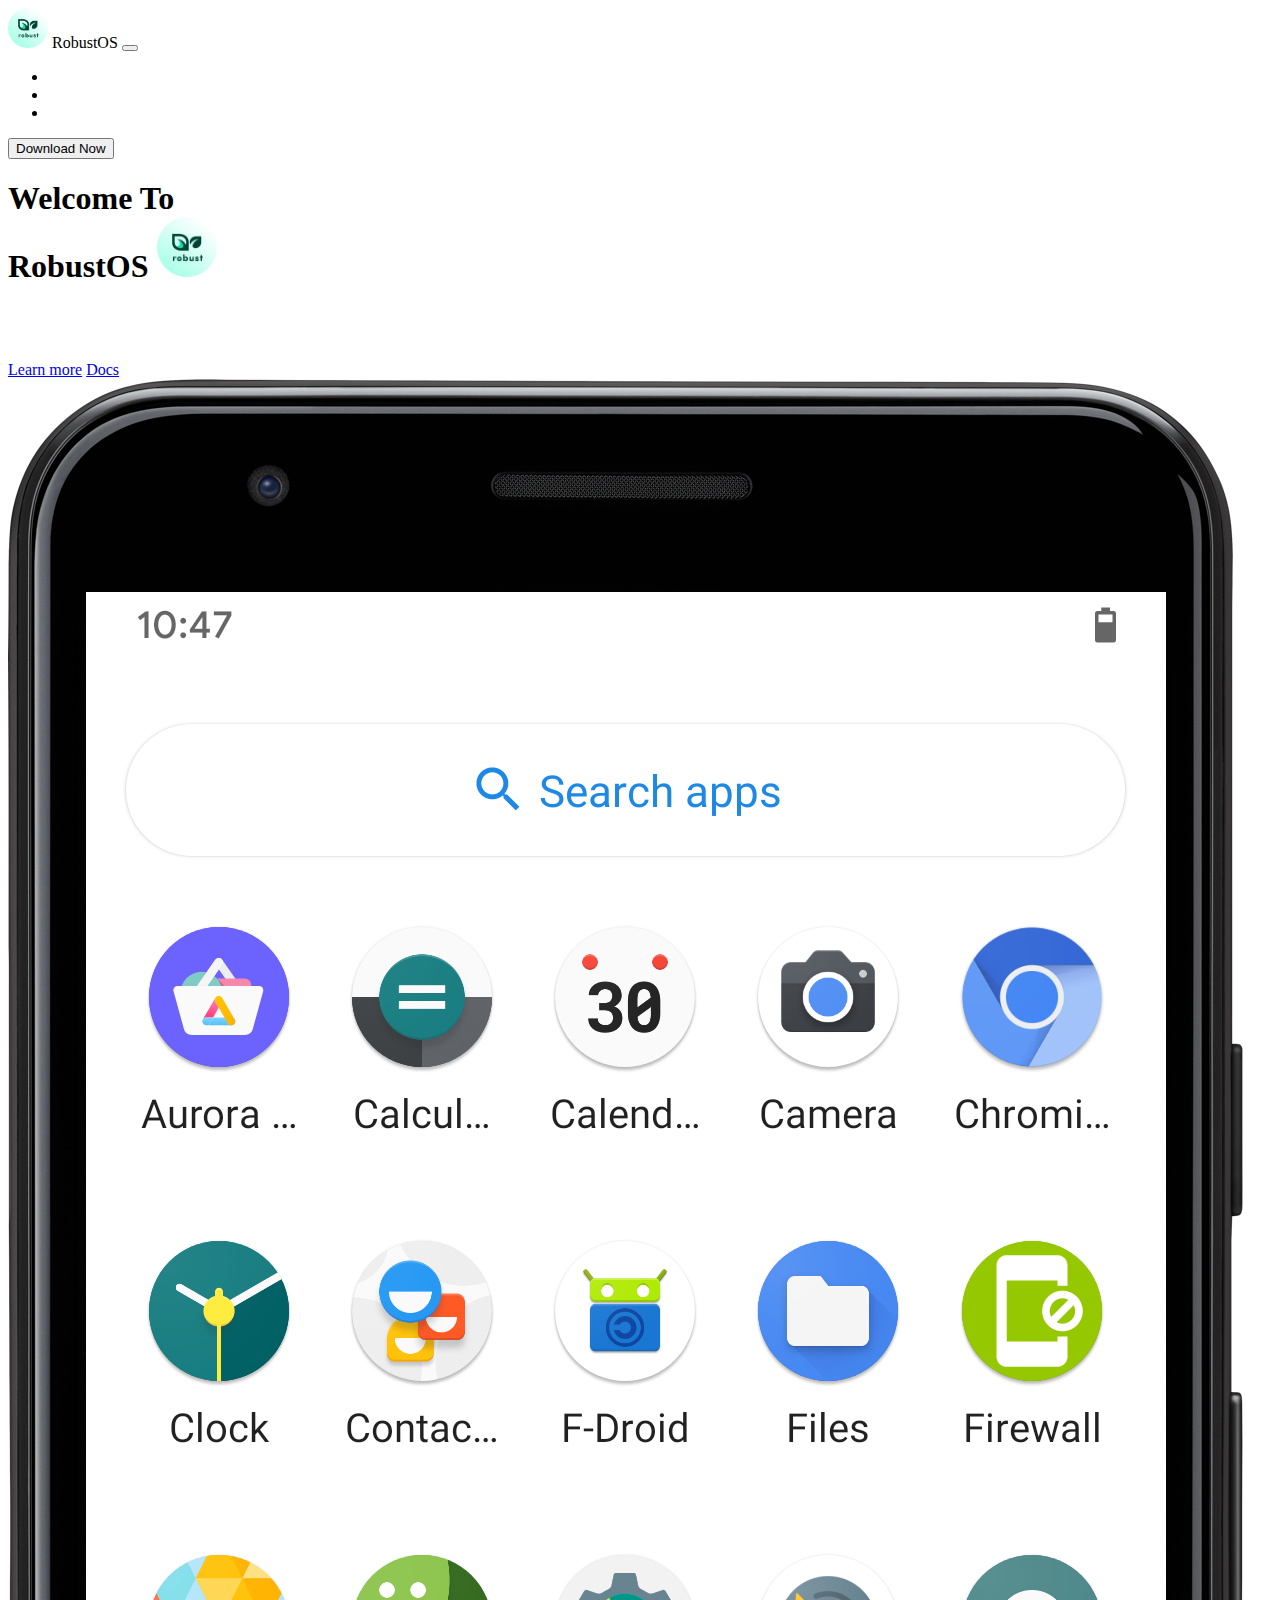
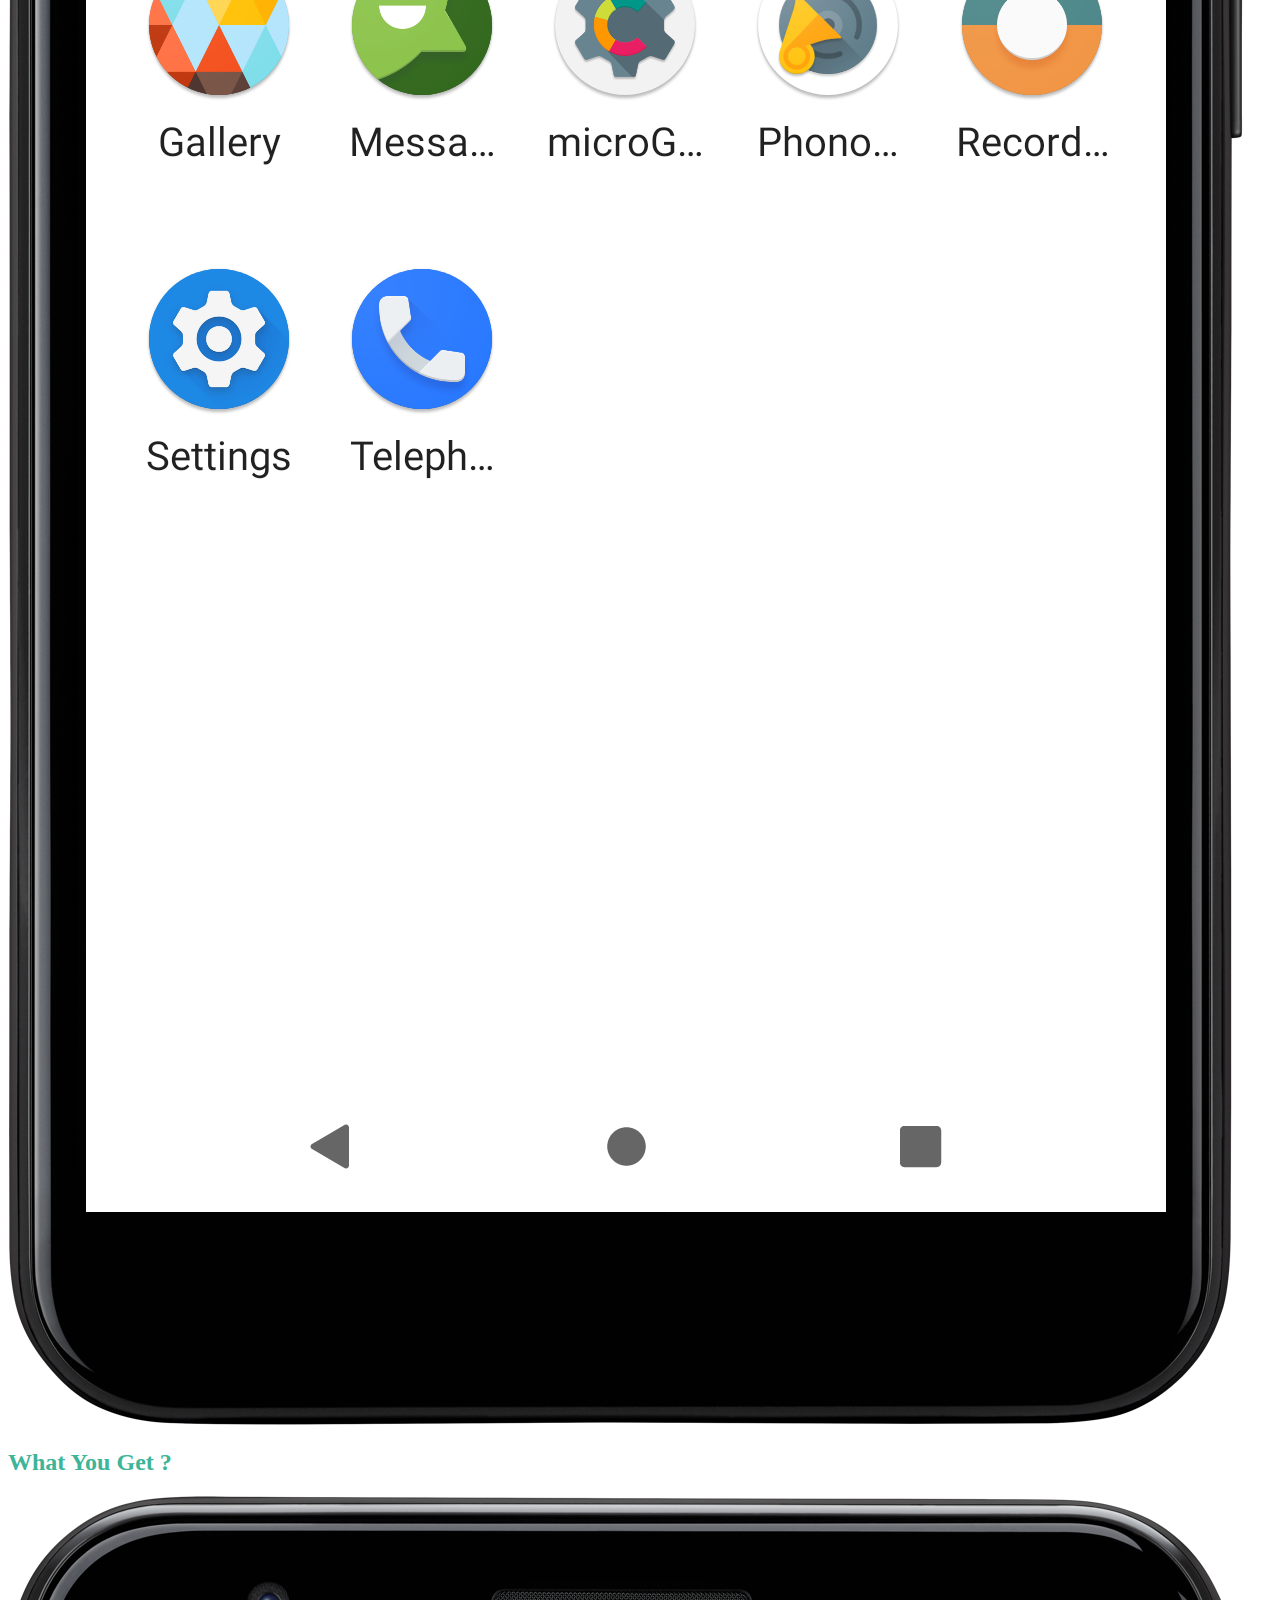
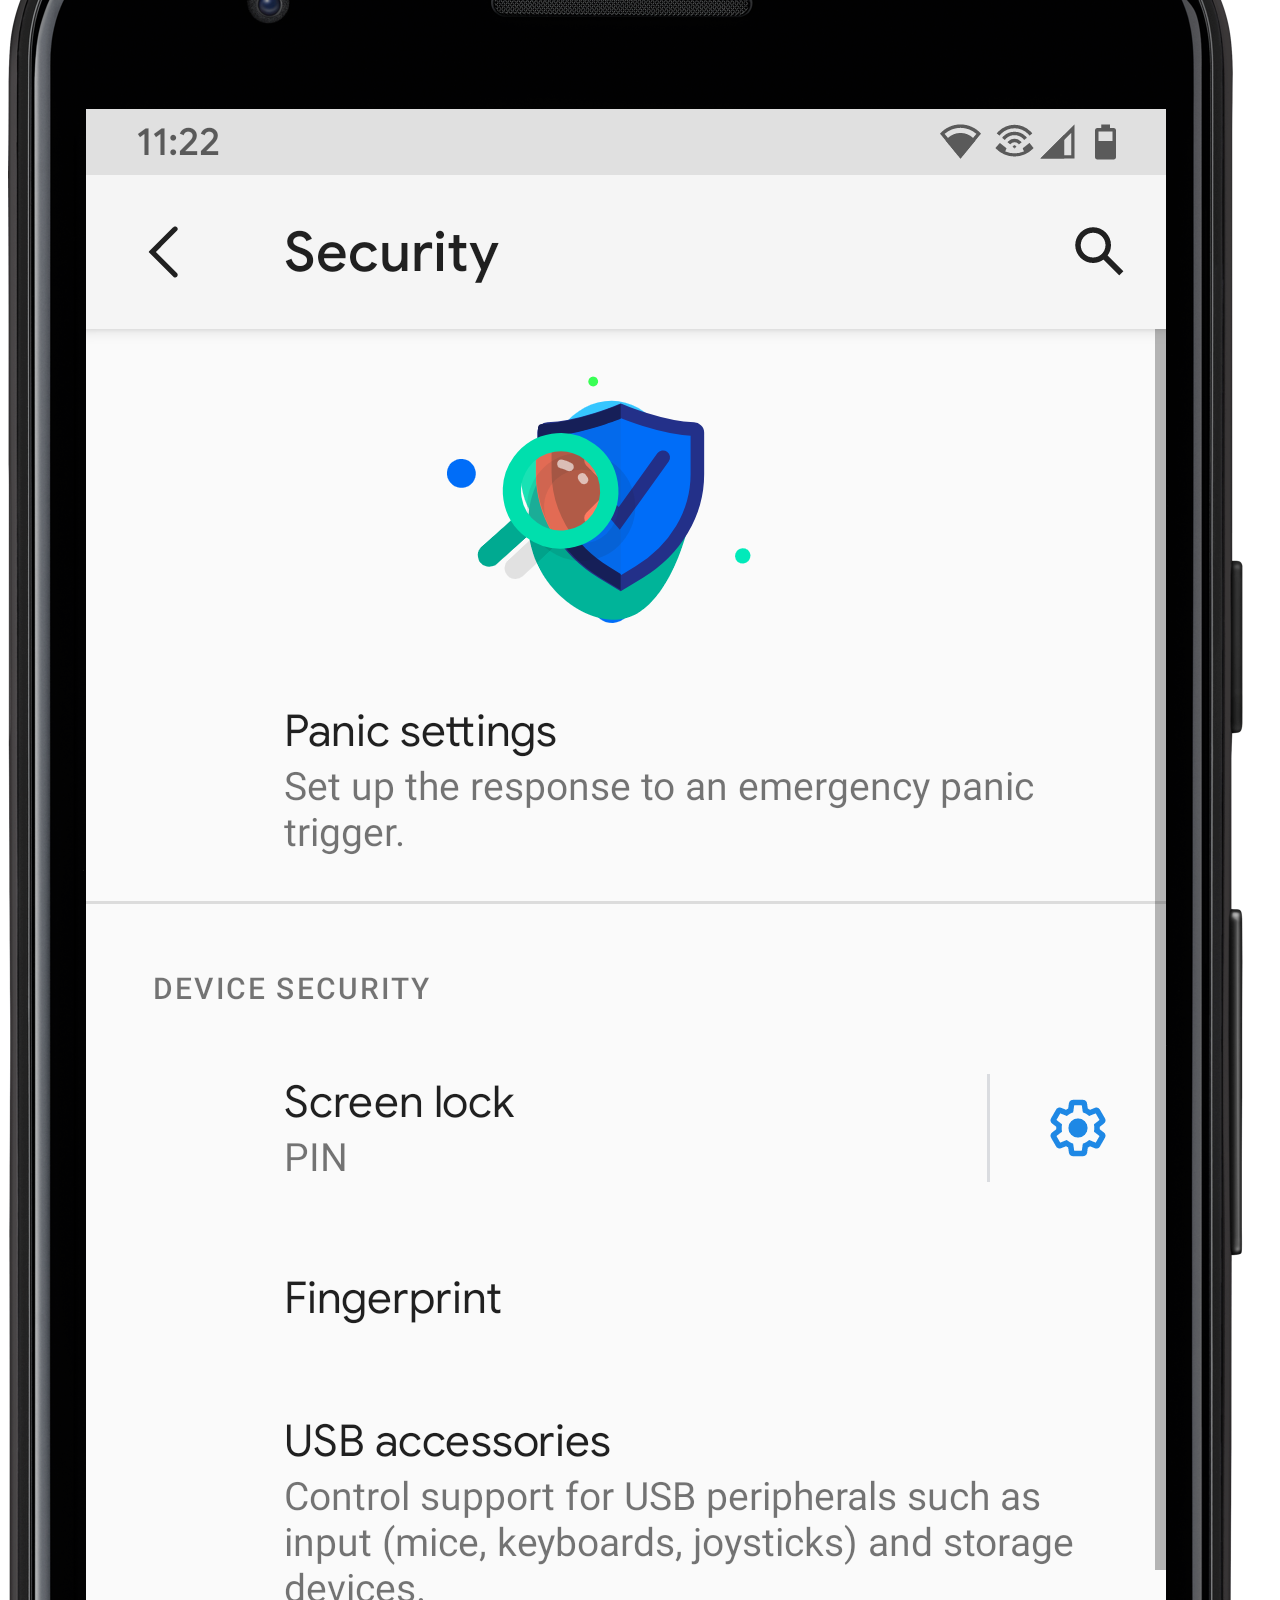
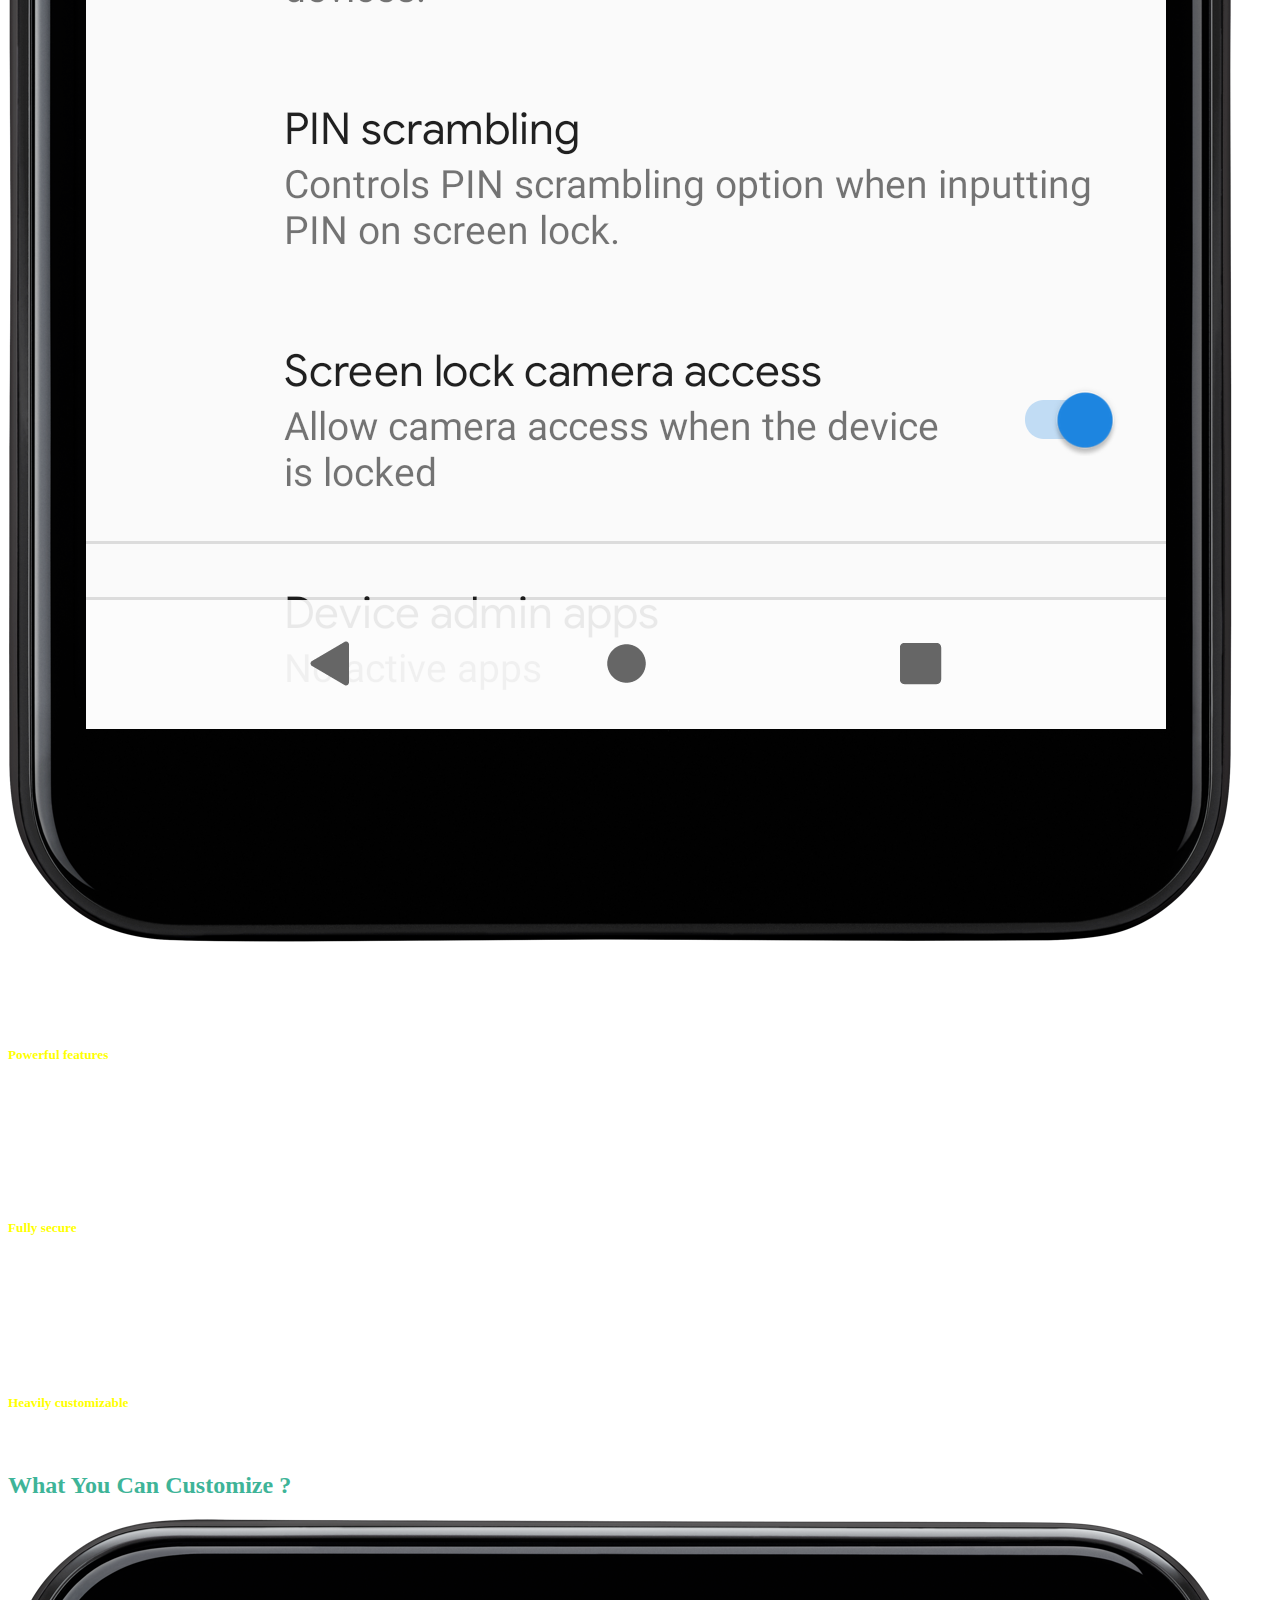
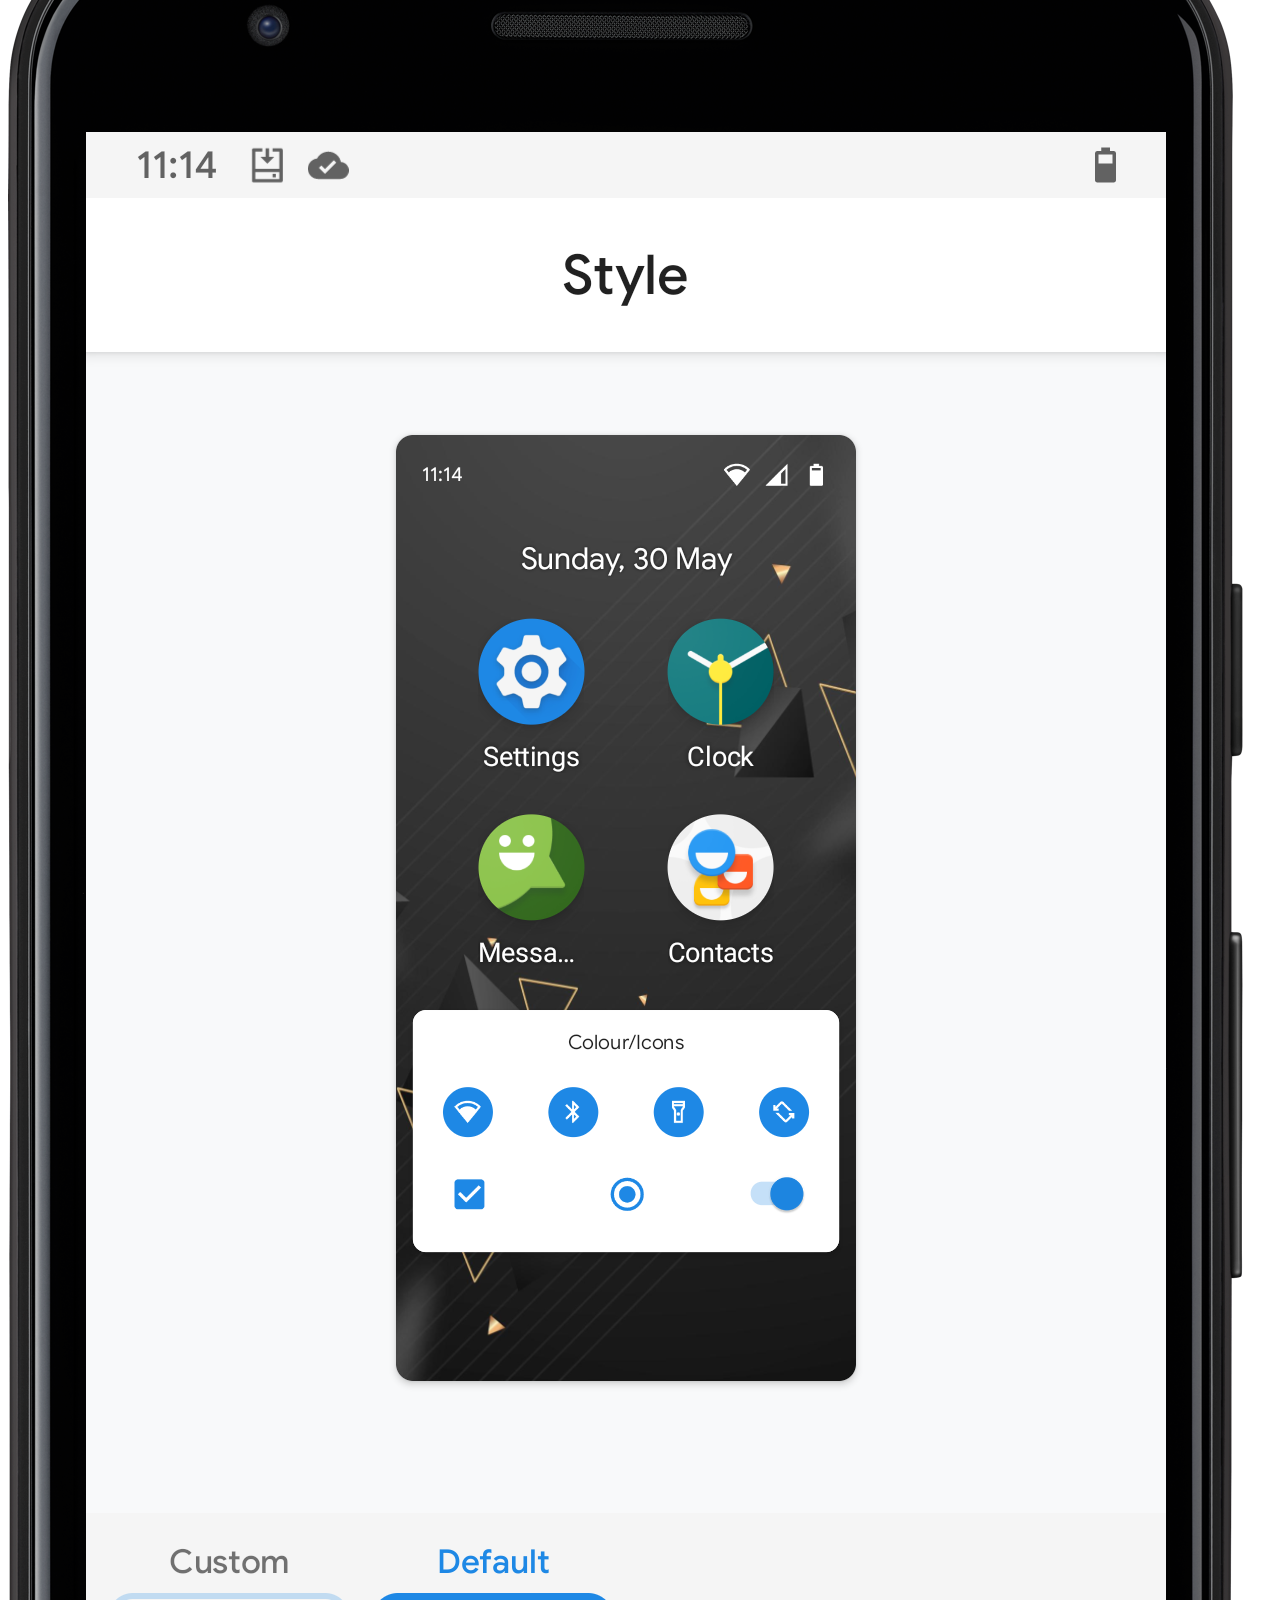
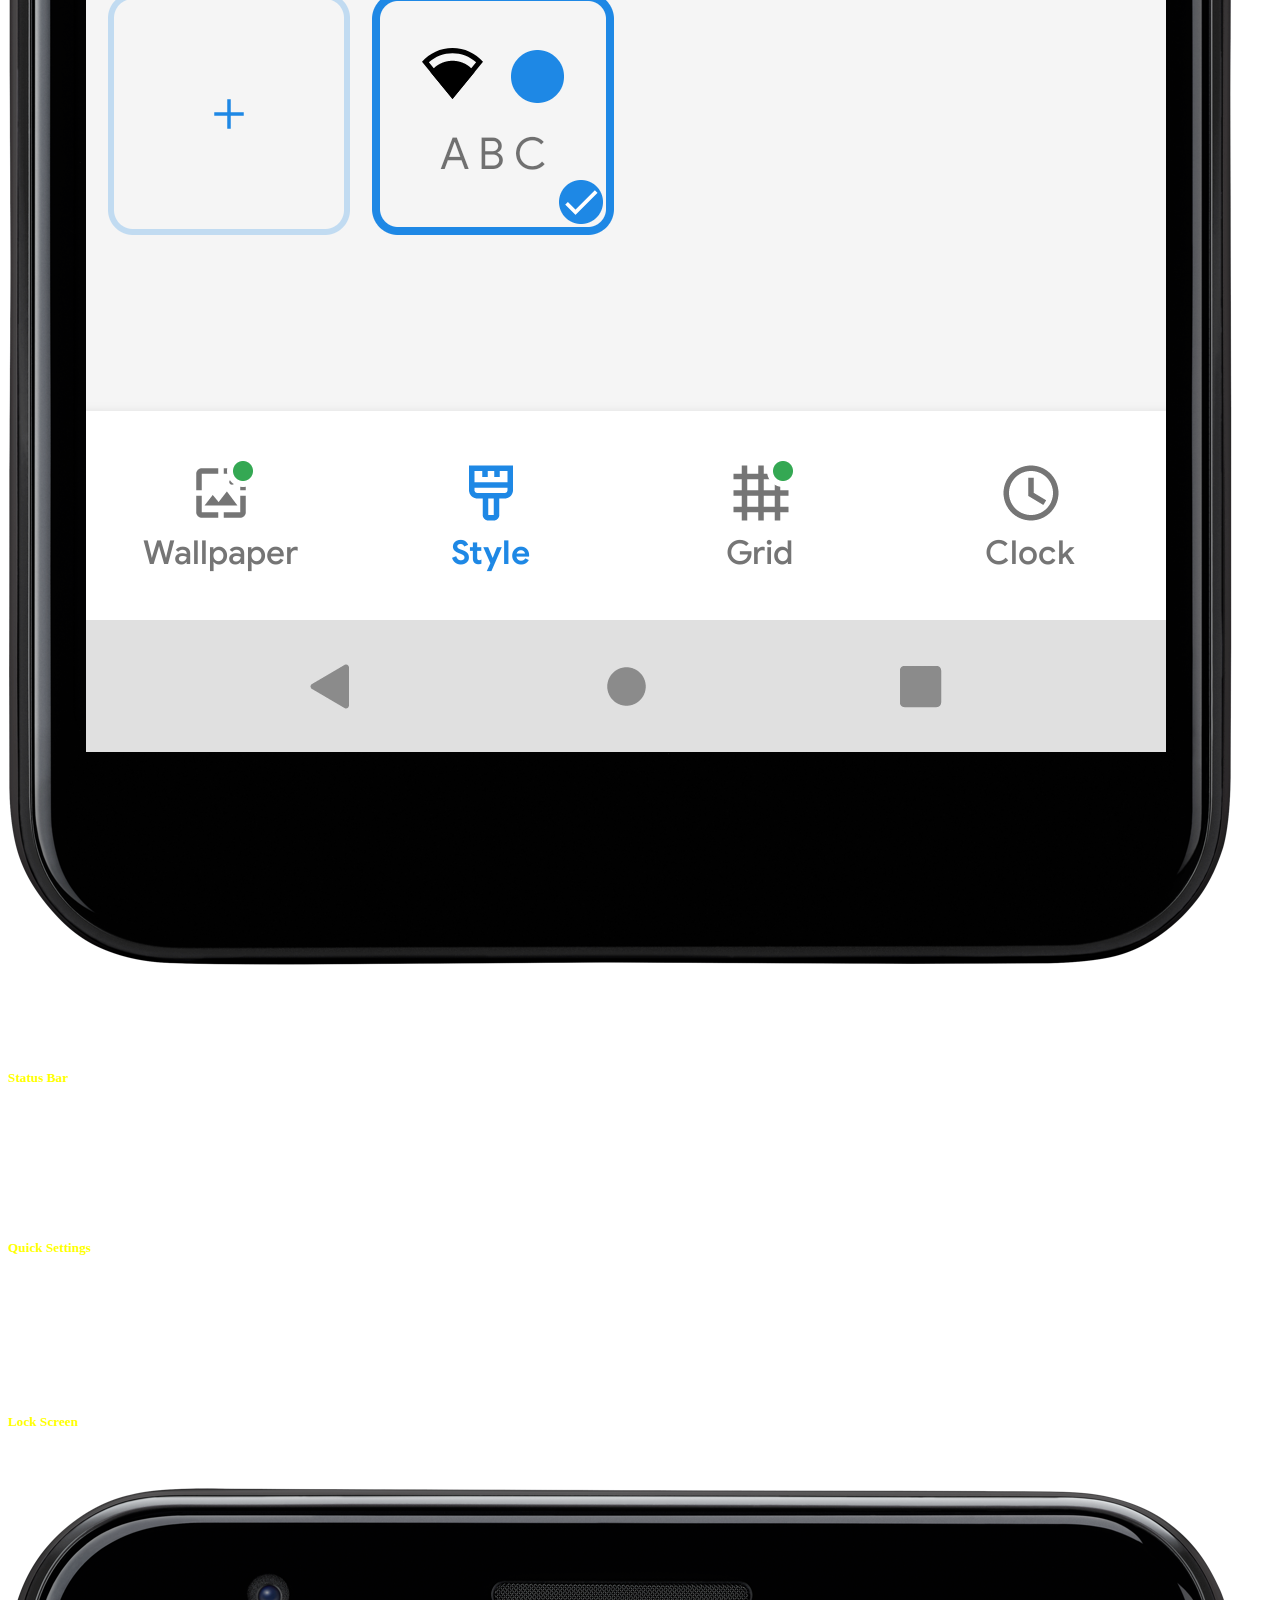
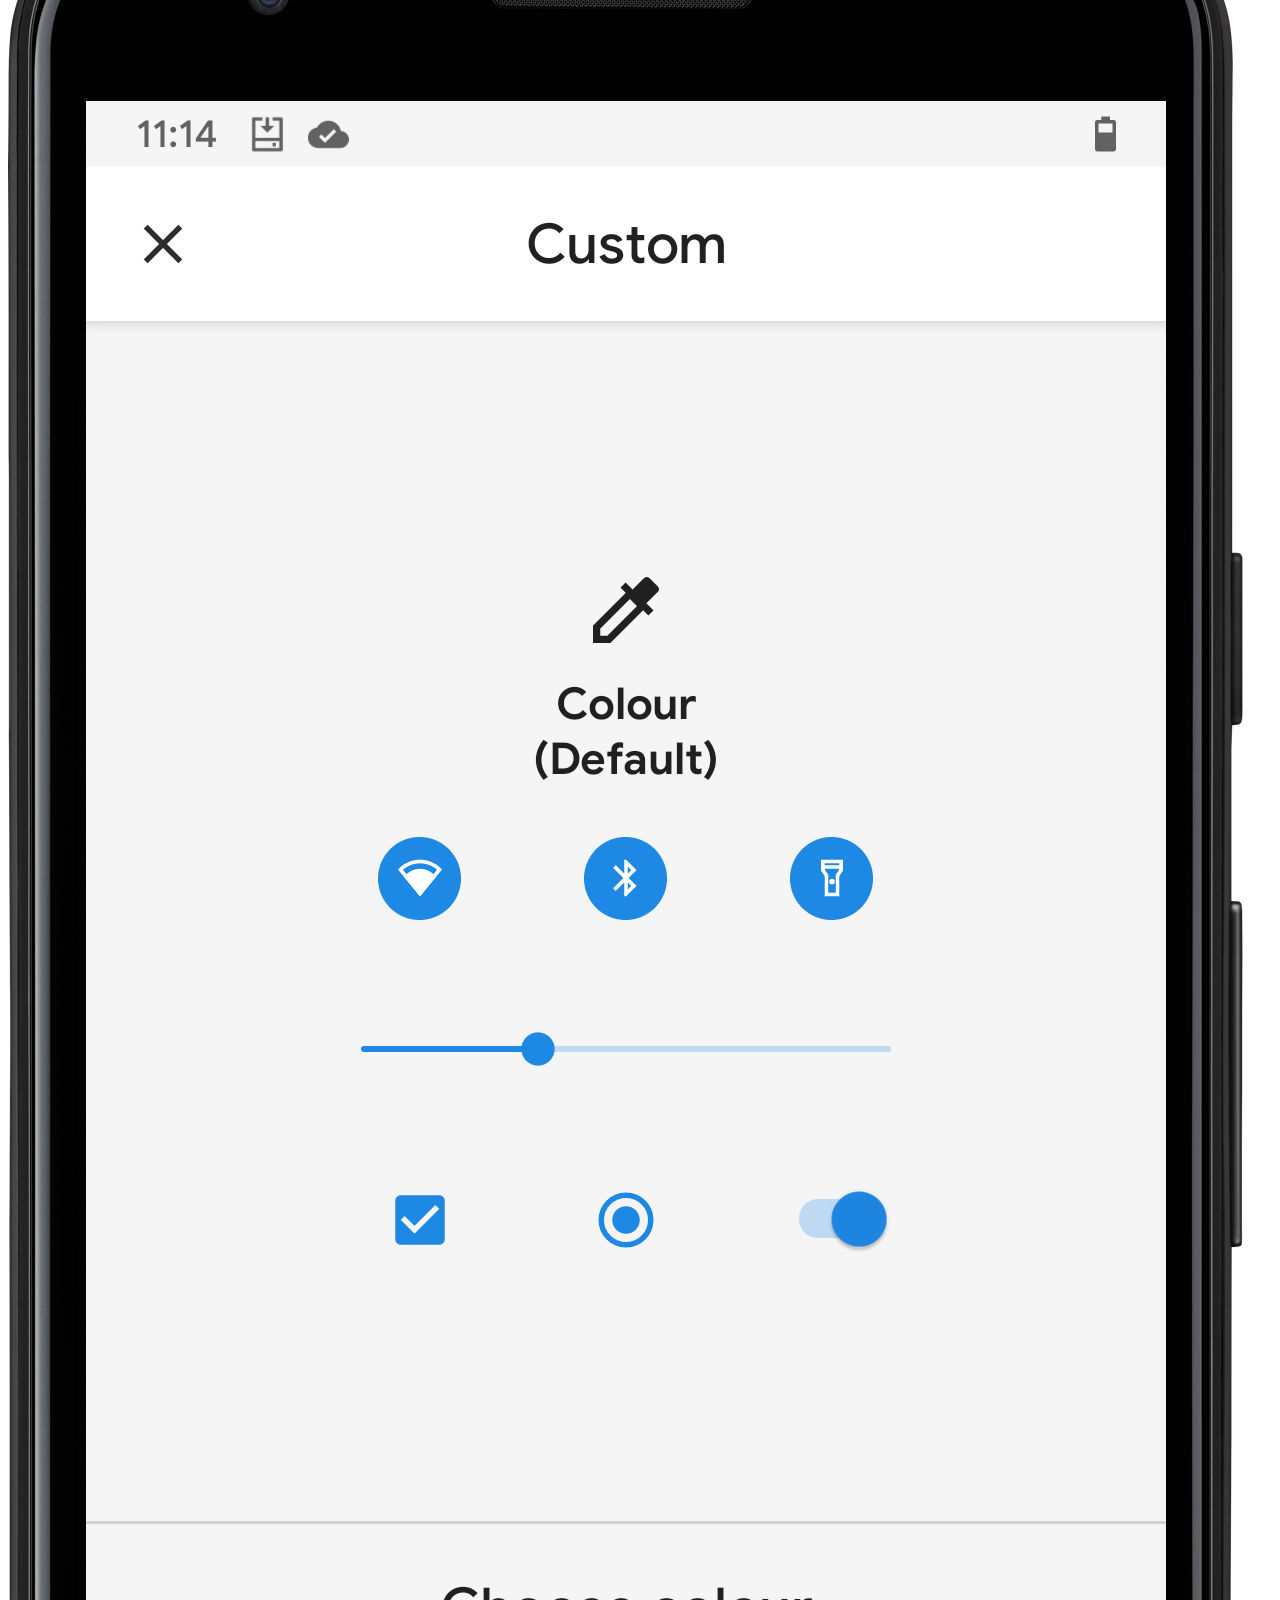
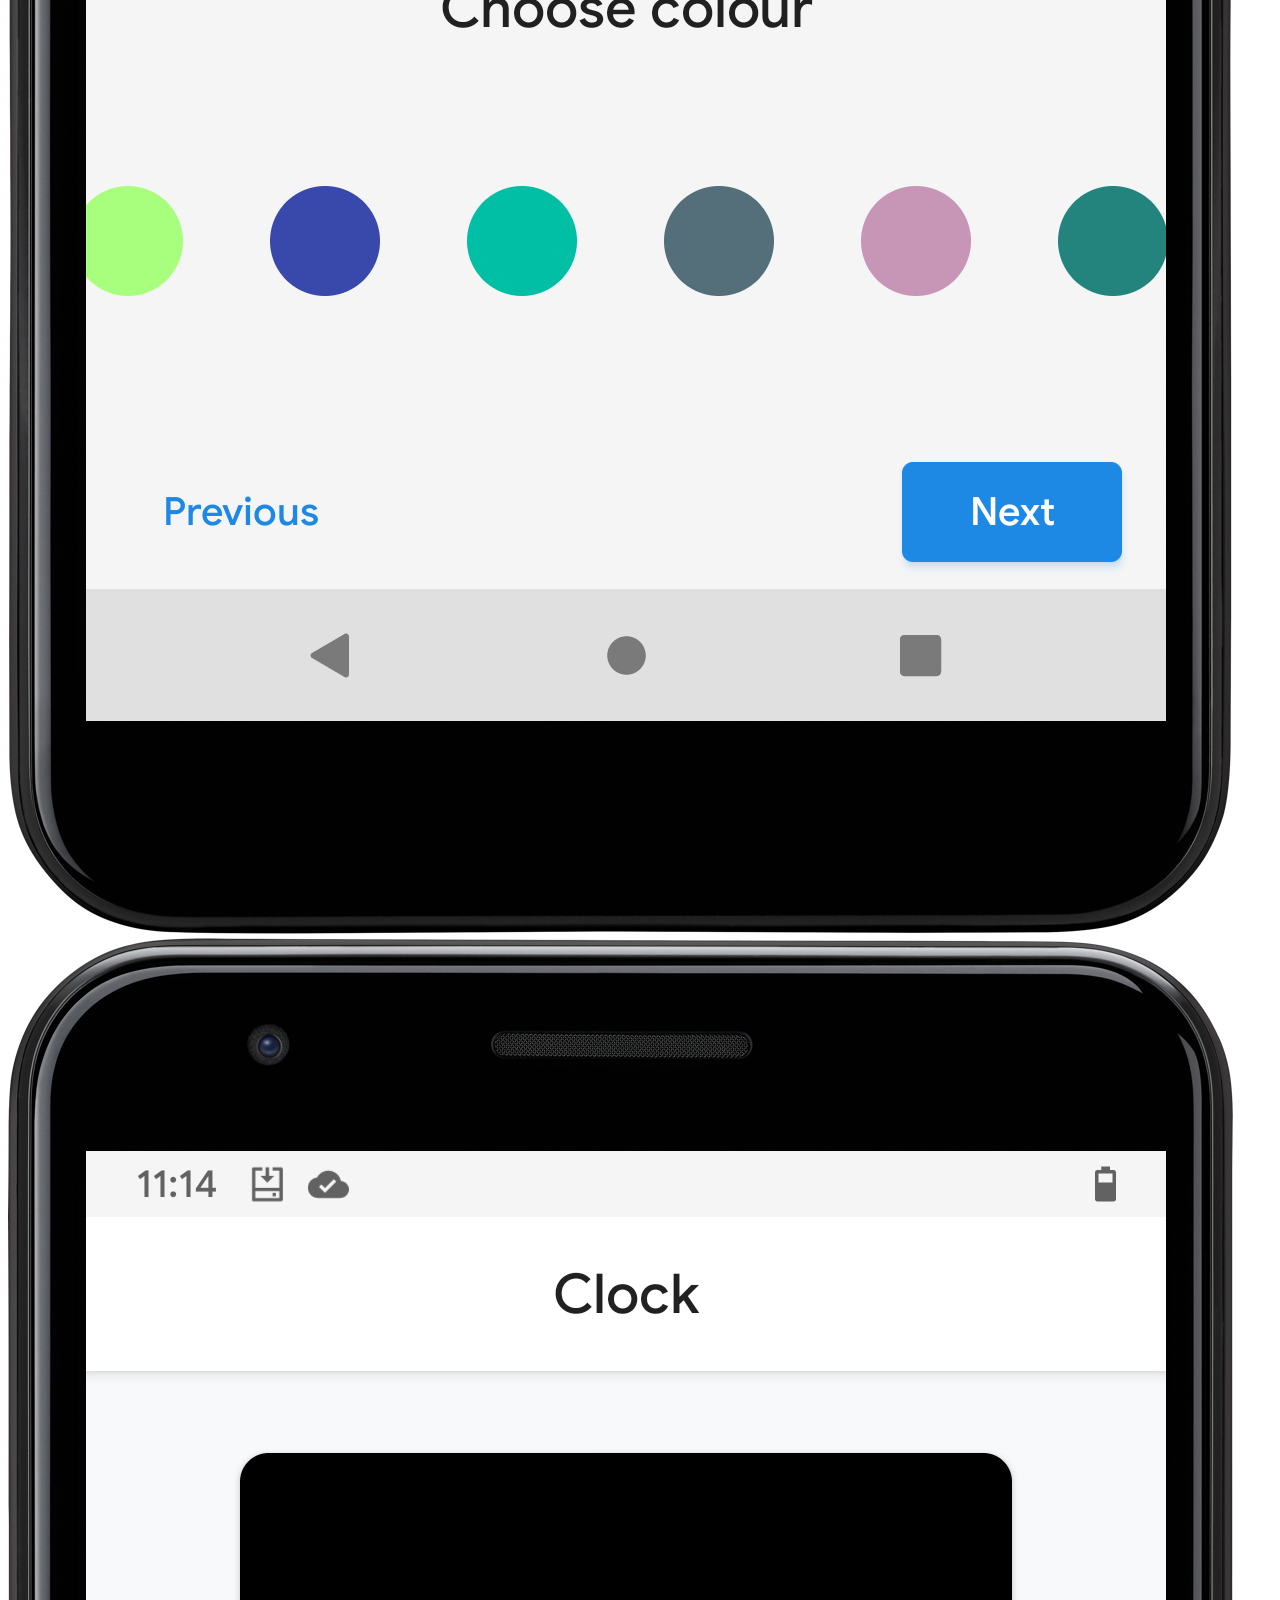
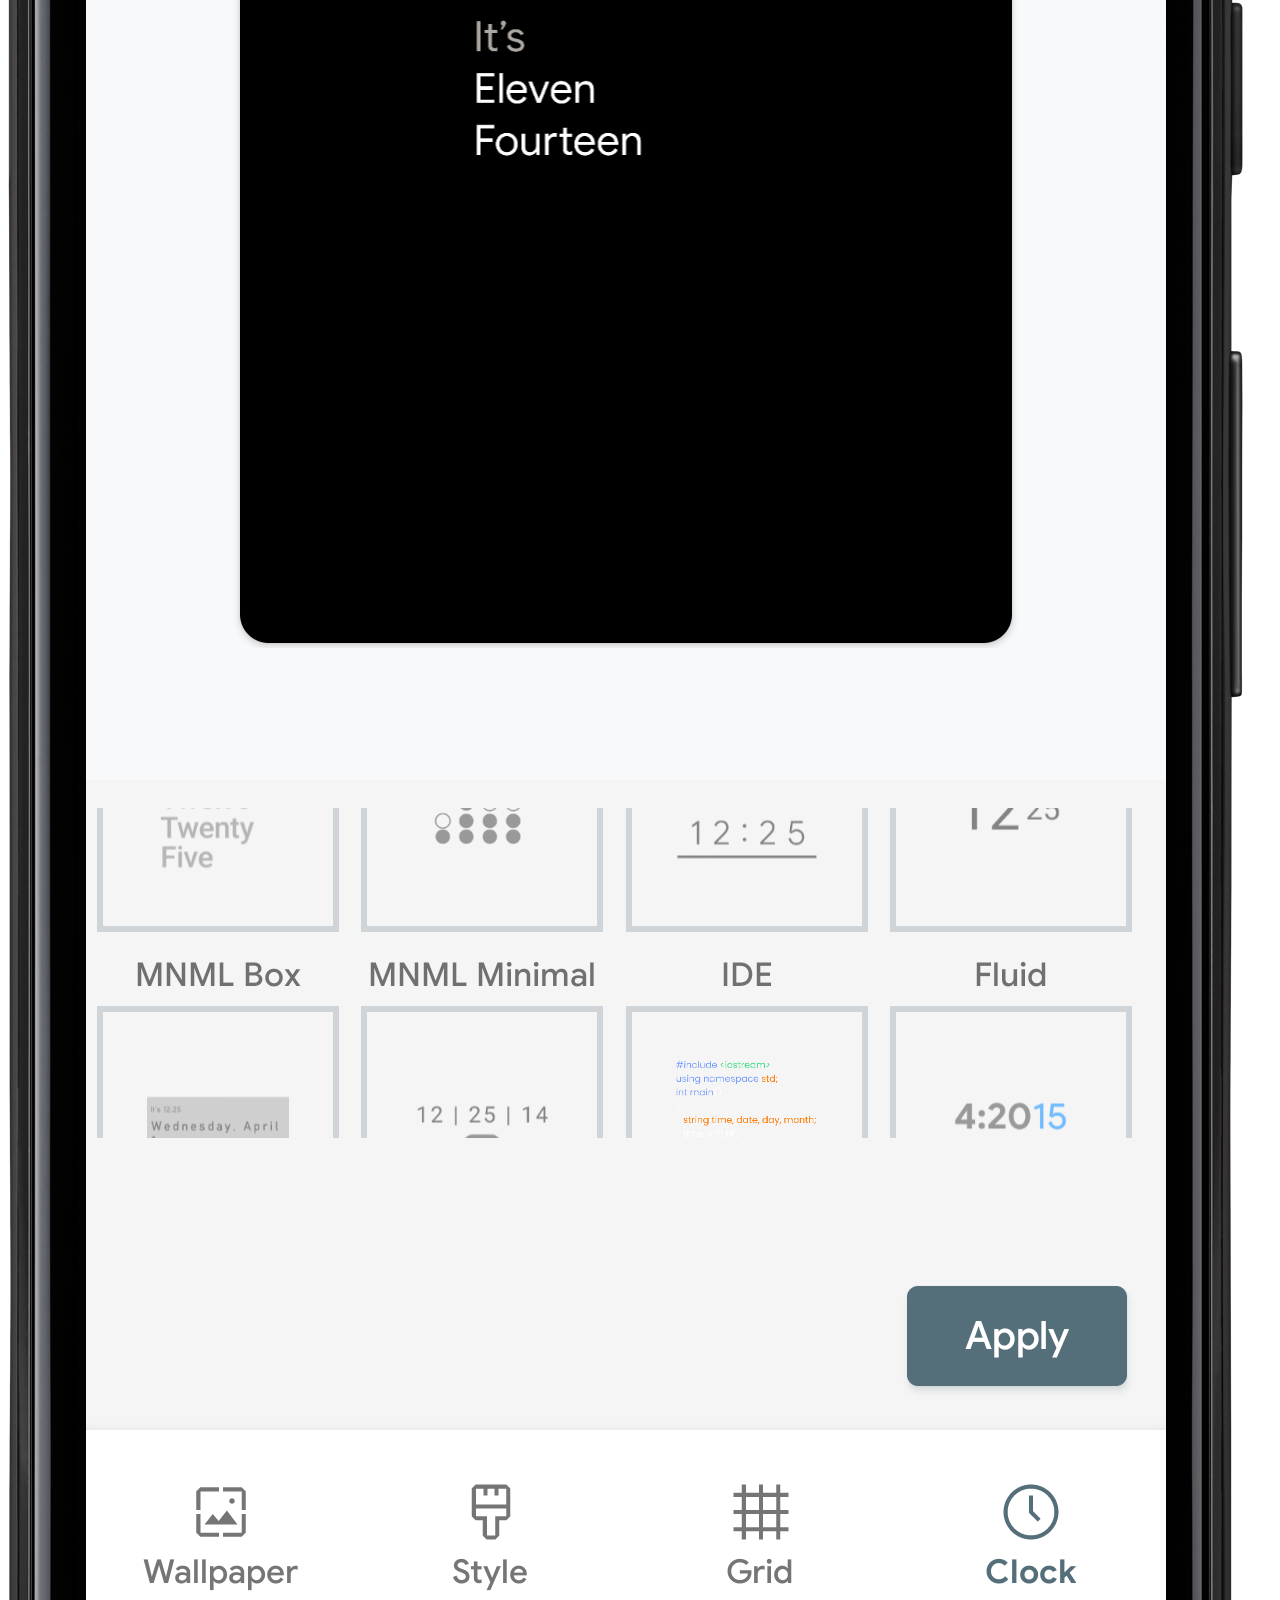
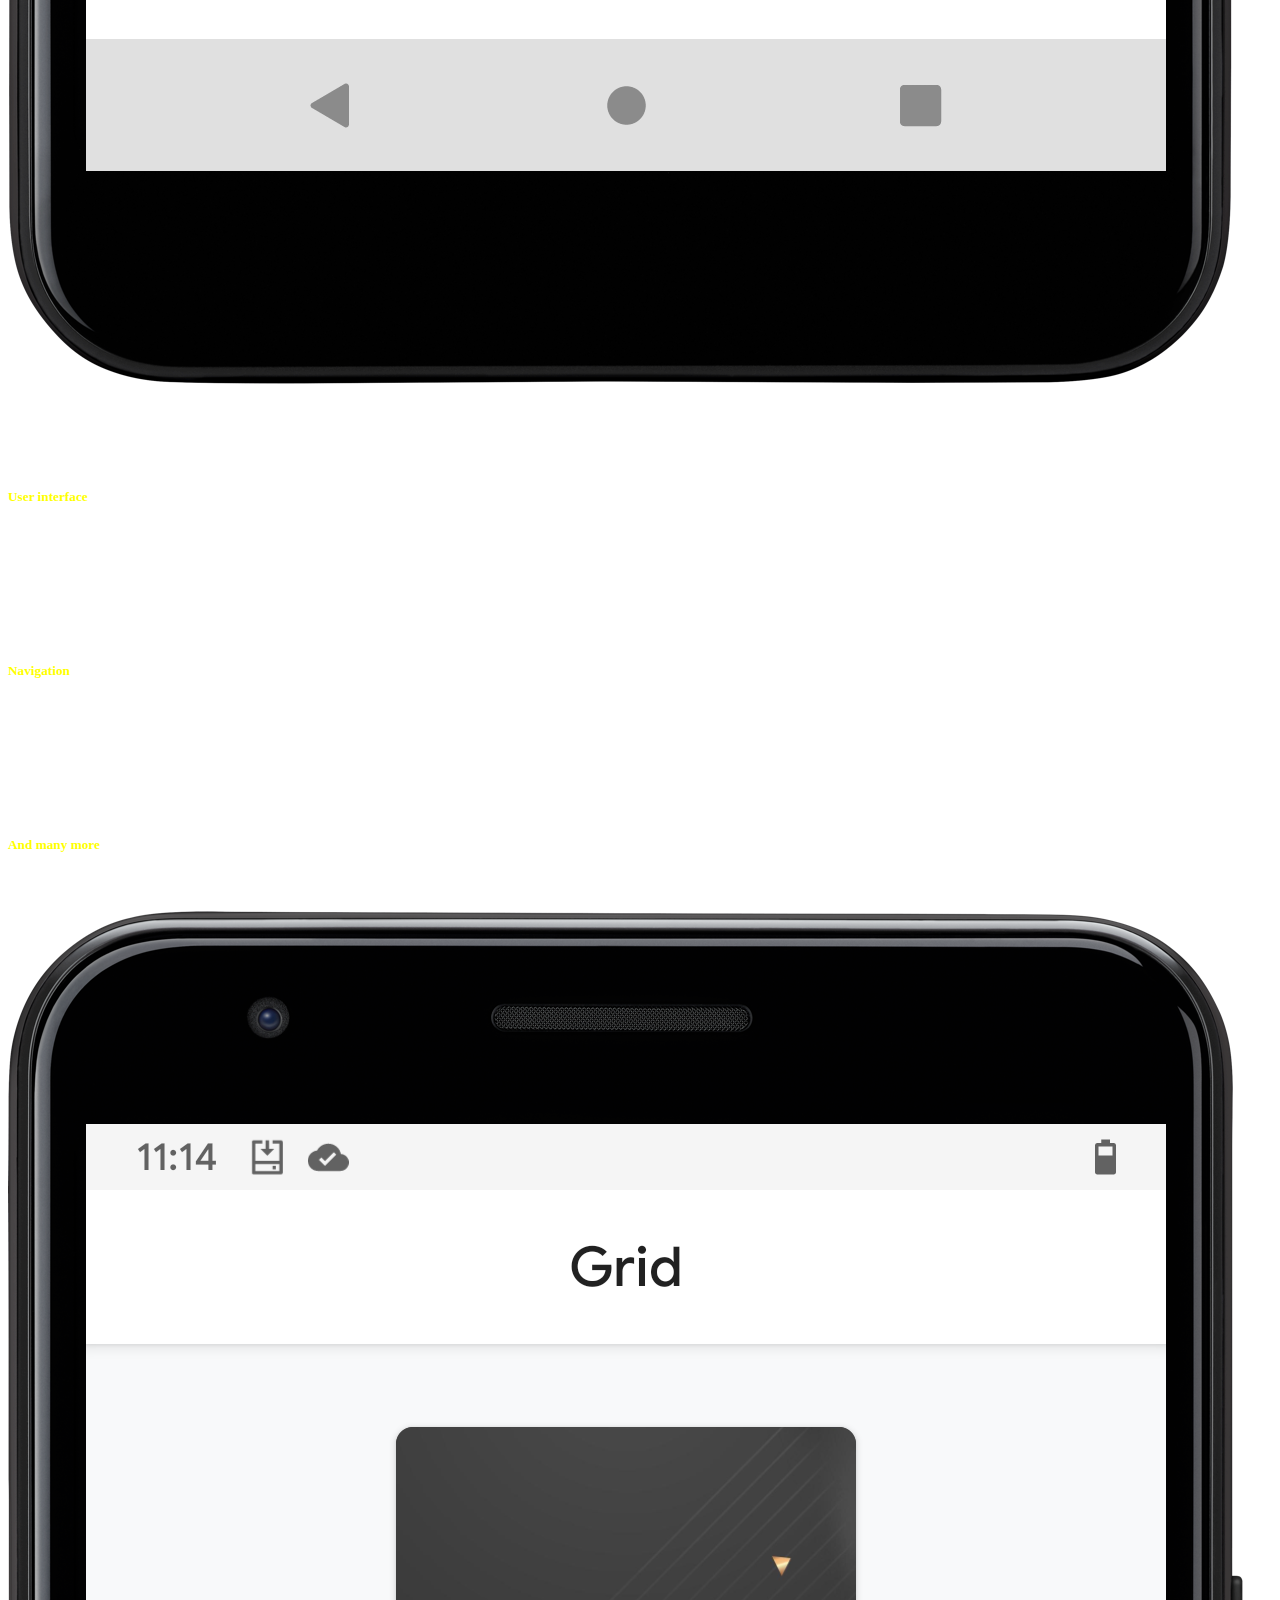
==== index.html @ 065c7ca8 "basic html implemented" ====
<!DOCTYPE html>
<html lang="en">

<head>
<meta charset="UTF-8">
<meta name="viewport" content="width=device-width, initial-scale=1.0">
<meta http-equiv="X-UA-Compatible" content="ie=edge">
<meta name="description" content="An AOSP Based Custom ROM">

<title>RobustOS</title>

<link rel="shortcut icon" href="assets/img/favicon.png" type="image/x-icon">
<link rel="stylesheet" href="libs/animate/animate.css">
<link rel="stylesheet" href="libs/owlcarousel/owl.carousel.min.js">
<link rel="stylesheet" href="libs/bootstrap/css/bootstrap.min.css">
<link rel="stylesheet" href="assets/css/base.css">
<link rel="preconnect" href="https://fonts.gstatic.com">
<link href="https://fonts.googleapis.com/css2?family=Bebas+Neue&family=Montserrat:wght@500&family=Nunito:wght@200;300;400&display=swap" rel="stylesheet">



<style>
    h2 {
      color: #3EB498;
    }

    h5 {
      color: yellow;
    }

    p {
      color: white;
      font-family: 'Montserrat', sans-serif;
    }
</style>

</head>

<body>

  <nav class="navbar navbar-expand-lg navbar-dark navbar-floating">
    <div class="container">
      <a class="navbar-brand">
	  <img src="assets/img/favicon.png" alt="" width="40">
        RobustOS
      </a>
      <button class="navbar-toggler" type="button" data-toggle="collapse" data-target="#navbarToggler"
        aria-controls="navbarToggler" aria-expanded="false" aria-label="Toggle navigation">
        <span class="navbar-toggler-icon"></span>
      </button>

      <div class="collapse navbar-collapse" id="navbarToggler">
        <ul class="navbar-nav ml-lg-5 mt-3 mt-lg-0">
          <li class="nav-item ">
            <a class="nav-link" style="color: white;" href="index.html">Home</a>
          </li>
          <li class="nav-item ">
            <a class="nav-link" style="color: white;" href="#features">Features</a>
          </li>
          <li class="nav-item">
            <a class="nav-link" style="color: white;" href="#support">Support</a>
          </li>
        </ul>
        <div class="ml-auto my-2 my-lg-0">
          <a href="#downloads">
            <button class="btn custom-button-green">Download Now</button></a>
        </div>
      </div>
    </div>
  </nav>

  <!-- Home Div -->
  <div class="page-hero-section bg-image hero-home-1">
    <div class="hero-caption pt-5">
      <div class="container h-100 ">
        <div class="row align-items-center h-100">
          <div id="home" class="col-lg-6 wow animate__animated animate__fadeInUp">
            <h1 class="mb-4 homepage-title ">Welcome To <br> RobustOS <img src="assets/img/favicon.png" alt="" width="60"></h1>

            <p class="mb-4">Its a free, community built, open source aftermarket firmware distribution of android
              operating system based on android open source project, It is designed to increase performance, reliability and security over stock android experience for your device.</p>
            <a href="#features" class="btn custom-button-green">Learn more</a>
			 <a href="documentation.html" class="btn custom-button-green">Docs</a>
          </div>
          <div class="col-lg-6 d-none d-lg-block wow animate__animated animate__zoomIn">
            <div class="img-place mobile-preview shadow floating-animate">
              <img src="assets/img/drawer.png" alt="">
            </div>
          </div>
        </div>
      </div>
    </div>
  </div>
  <!--End OF Home Div -->

  <!-- Features -->
  <div class="position-realive bg-image">
    <div id="features" class="page-section">
      <div class="container">
        <h2 class="text-center wow animate__animated animate__fadeIn text-white">What You Get ?
        </h2>

        <div class="row">
          <div class="col-lg-5 py-3">
            <div class="img-place mobile-preview shadow wow animate__animated animate__zoomIn">
              <img src="assets/img/security.png" alt="">
            </div>
          </div>
          <div class="col-lg-6 py-3 mt-lg-5">
            <div class="iconic-list">
              <div class="iconic-item wow animate__animated animate__fadeInUp">
                <div class="iconic-md iconic-text bg-warning fg-white rounded-circle">
                  <span class="" style="align-items: center;">
                    <img class="iconic-icon" src="assets/img/icons/performance_light.png" alt="">
                  </span>
                </div>
                <div class="iconic-content">
                  <h5>Powerful features</h5>
                  <p class="fs-small">Unlike the OEMs, We provide a clean android enviornment which is bloat-free, It
                    ensures improved performance.</p>
                </div>
              </div>
              <div class="iconic-item wow animate__animated animate__fadeInUp">
                <div class="iconic-md iconic-text bg-info fg-white rounded-circle">
                  <span class="" style="align-items: center;">
                    <img class="iconic-icon" src="assets/img/icons/security_light.webp" alt="">
                  </span>
                </div>
                <div class="iconic-content">
                  <h5>Fully secure</h5>
                  <p class="fs-small">Usually we merges the security patches as soon google release it, It can ensure user's improved securiy.</p>
                </div>
              </div>
              <div class="iconic-item wow animate__animated animate__fadeInUp">
                <div class="iconic-md iconic-text bg-indigo fg-white rounded-circle">
                  <span class="" style="align-items: center;">
                    <img class="iconic-icon" src="assets/img/icons/customize_light.png" alt="">
                  </span>
                </div>
                <div class="iconic-content">
                  <h5>Heavily customizable</h5>
                  <p class="fs-small">RobustOS is stuffed with a lot of useful features, Which gives the users the power
                    to customize their devices as they like.</p>
                </div>
              </div>
            </div>
          </div>
        </div>
      </div>
    </div>

    <div class="page-section animate__animated animate__fadeInUp" id="abtus">
      <div class="container">
        <h2 class="text-center wow animate__animated animate__fadeIn text-white">What You Can Customize ?
        </h2>
        <div class="row">
		 <div class="col-lg-4 py-3 wow animate__animated animate__zoomIn">
		  <div class="img-place mobile-preview shadow">
			<img src="assets/img/theme.png" alt="">
            </div>
          </div>
          <div class="col-lg-4 py-3">
            <div class="iconic-list">
              <div class="iconic-item wow animate__animated animate__fadeInUp">
                <div class="iconic-md iconic-text bg-warning fg-white rounded-circle">
                  <span class="" style="align-items: center;">
                    <img class="iconic-icon" src="assets/img/icons/status_light.png" alt="">
                  </span>
                </div>
                <div class="iconic-content">
                  <h5>Status Bar</h5>
                  <p class="fs-small">The users can see icons for VoLTE and VoWifi and change icons shapes in theme section.</p>
                </div>
              </div>
              <div class="iconic-item wow animate__animated animate__fadeInUp">
                <div class="iconic-md iconic-text bg-success fg-white rounded-circle">
                  <span class="" style="align-items: center;">
                    <img class="iconic-icon" src="assets/img/icons/qs_light.png" alt="">
                  </span>
                </div>
                <div class="iconic-content">
                  <h5>Quick Settings</h5>
                  <p class="fs-small">RobustOS provides various extra qs tile like caffeine, sensors off tile.</p>
                </div>
              </div>
              <div class="iconic-item wow animate__animated animate__fadeInUp">
                <div class="iconic-md iconic-text bg-indigo fg-white rounded-circle">
                  <span class="" style="align-items: center;">
                    <img class="iconic-icon" src="assets/img/icons/lockscreen_light.png" alt="">
                  </span>
                </div>
                <div class="iconic-content">
                  <h5>Lock Screen</h5>
                  <p class="fs-small">It allows the user to customize lock screen user interface, You can adjust the
                    clock styles. </p>
                </div>
              </div>
            </div>
          </div>
		  <div class="col-lg-4 py-3 wow animate__animated animate__zoomIn">
		  <div class="img-place mobile-preview shadow">
			<img src="assets/img/theme2.png" alt="">
            </div>
          </div>
		   </div>
			<div class="row">
          <div class="col-lg-4 py-3 wow animate__animated animate__zoomIn">
            <div class="img-place mobile-preview shadow">
              <img src="assets/img/clock.png" alt="">
            </div>
          </div>
          <div class="col-lg-4 py-3">
            <div class="iconic-list">
              <div class="iconic-item wow animate__animated animate__fadeInUp">
                <div class="iconic-md iconic-text bg-warning fg-white rounded-circle">
                  <span class="" style="align-items: center;">
                    <img class="iconic-icon" src="assets/img/icons/ui_light.png" alt="">
                  </span>
                </div>
                <div class="iconic-content">
                  <h5>User interface</h5>
                  <p class="fs-small">RobustOS is shipped with a bunch of cool themes, which provides user the ability to
                    customize the user interface heavily.</p>
                </div>
              </div>
              <div class="iconic-item wow animate__animated animate__fadeInUp">
                <div class="iconic-md iconic-text bg-success fg-white rounded-circle">
                  <span class="" style="align-items: center;">
                    <img class="iconic-icon" src="assets/img/icons/navigation_light.png" alt="">
                  </span>
                </div>
                <div class="iconic-content">
                  <h5>Navigation</h5>
                  <p class="fs-small">Bored from full gesture navigation ?. Try out old cchool oreo 3-button navigation,
                    or the 2-Button navigation from pie </p>
                </div>
              </div>
              <div class="iconic-item wow animate__animated animate__fadeInUp">
                <div class="iconic-md iconic-text bg-indigo fg-white rounded-circle">
                  <span class="" style="align-items: center;">
                    <img class="iconic-icon" src="assets/img/icons/misc_light.png" alt="">
                  </span>
                </div>
                <div class="iconic-content">
                  <h5>And many more</h5>
                  <p class="fs-small">Is this isn't enough for you?. Then go flash RobustOS. You will get more updates with new features soon.</p>
                </div>
              </div>
            </div>
          </div>
		  	<div class="col-lg-4 py-3 wow animate__animated animate__zoomIn">
		  <div class="img-place mobile-preview shadow">
			<img src="assets/img/theme3.png" alt="">
            </div>
          </div>
        </div>
      </div>
    </div>
    <!-- End OF Features -->

    
  </div>

 

  <script src="assets/js/main.js"></script>


</body>

</html>
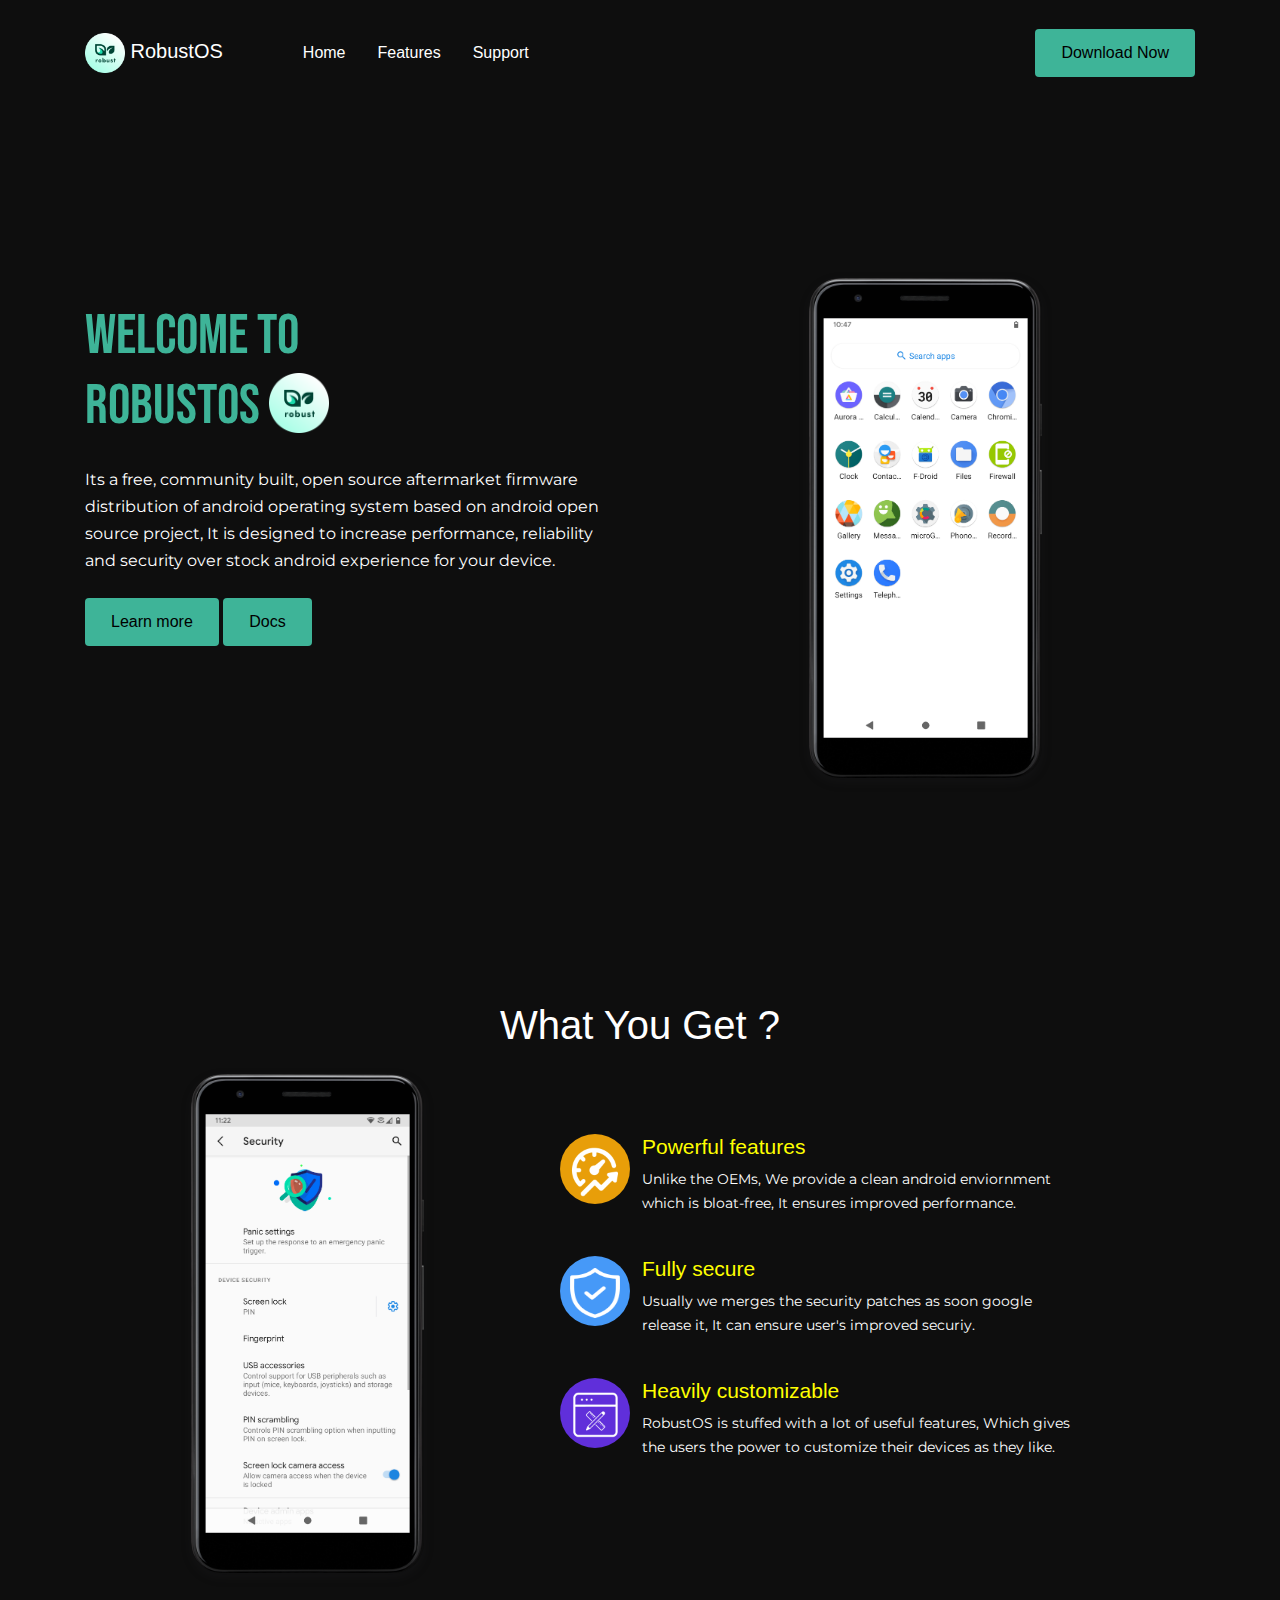
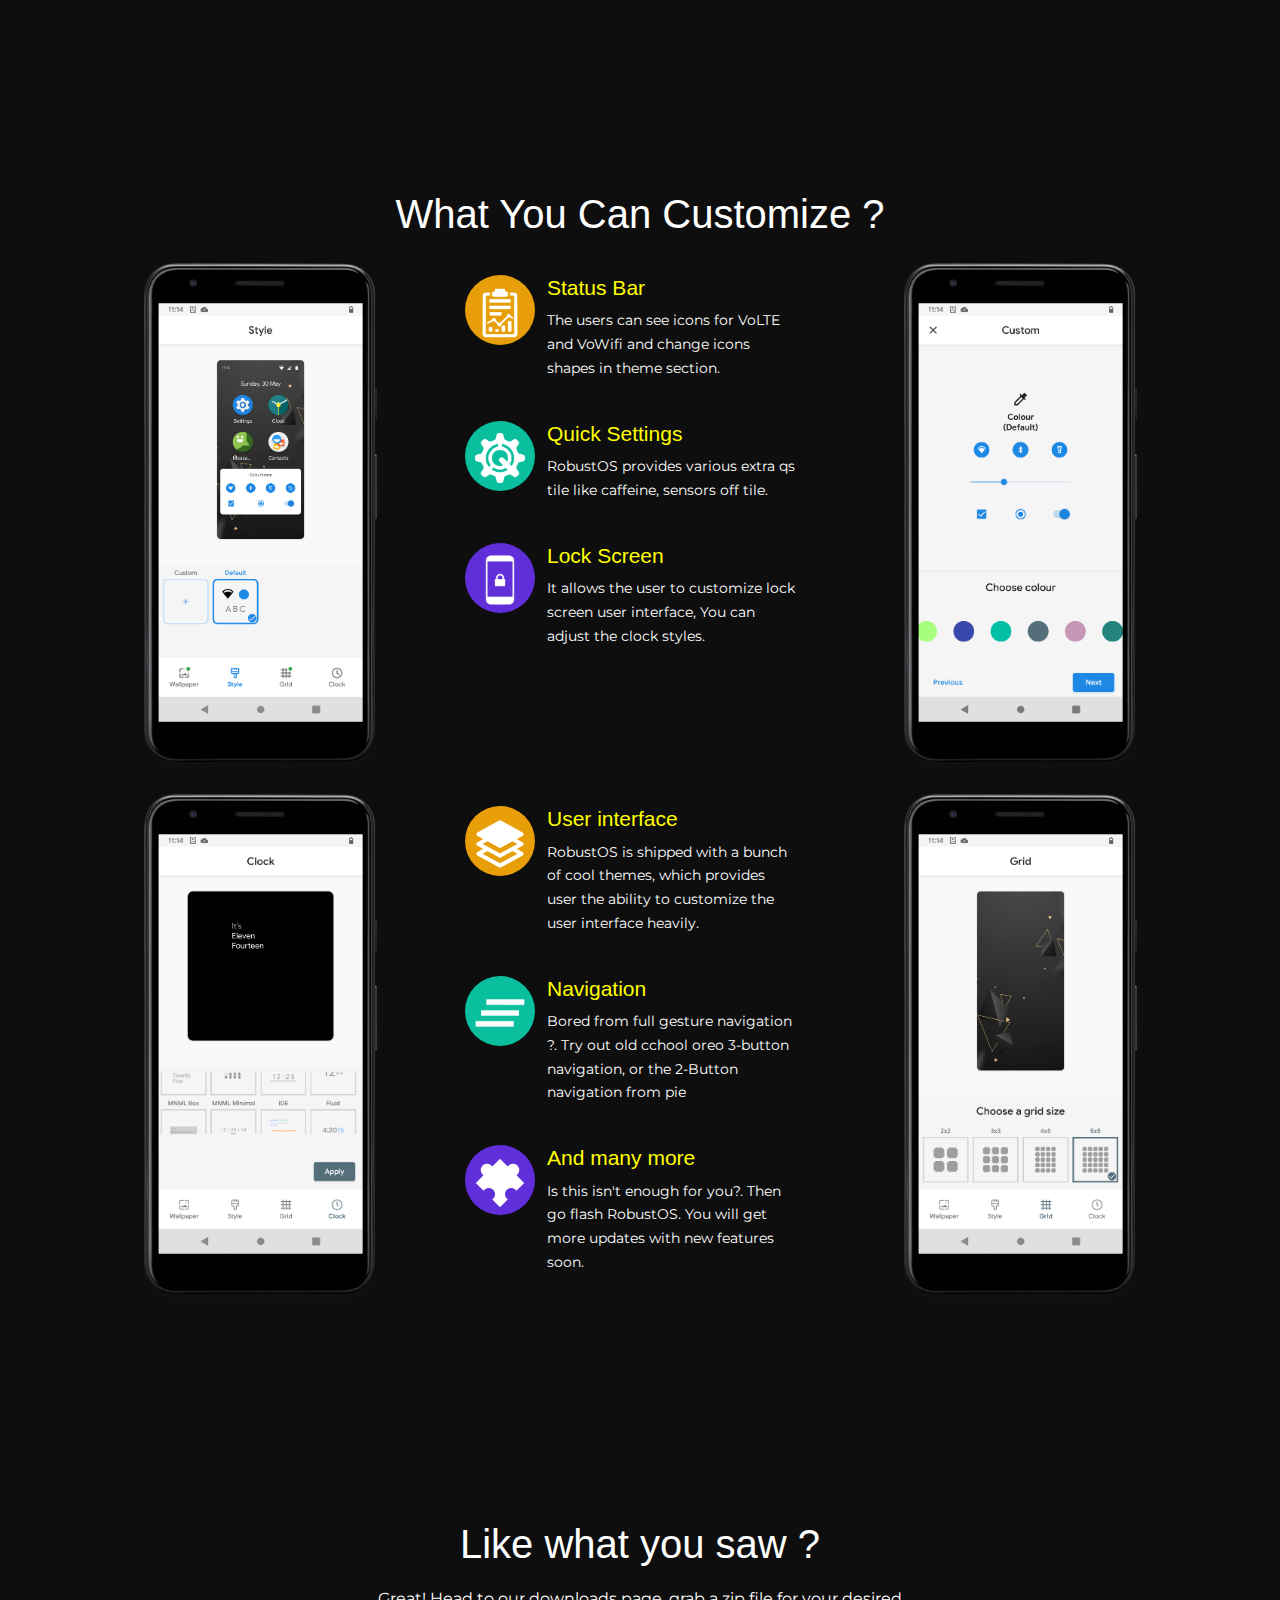
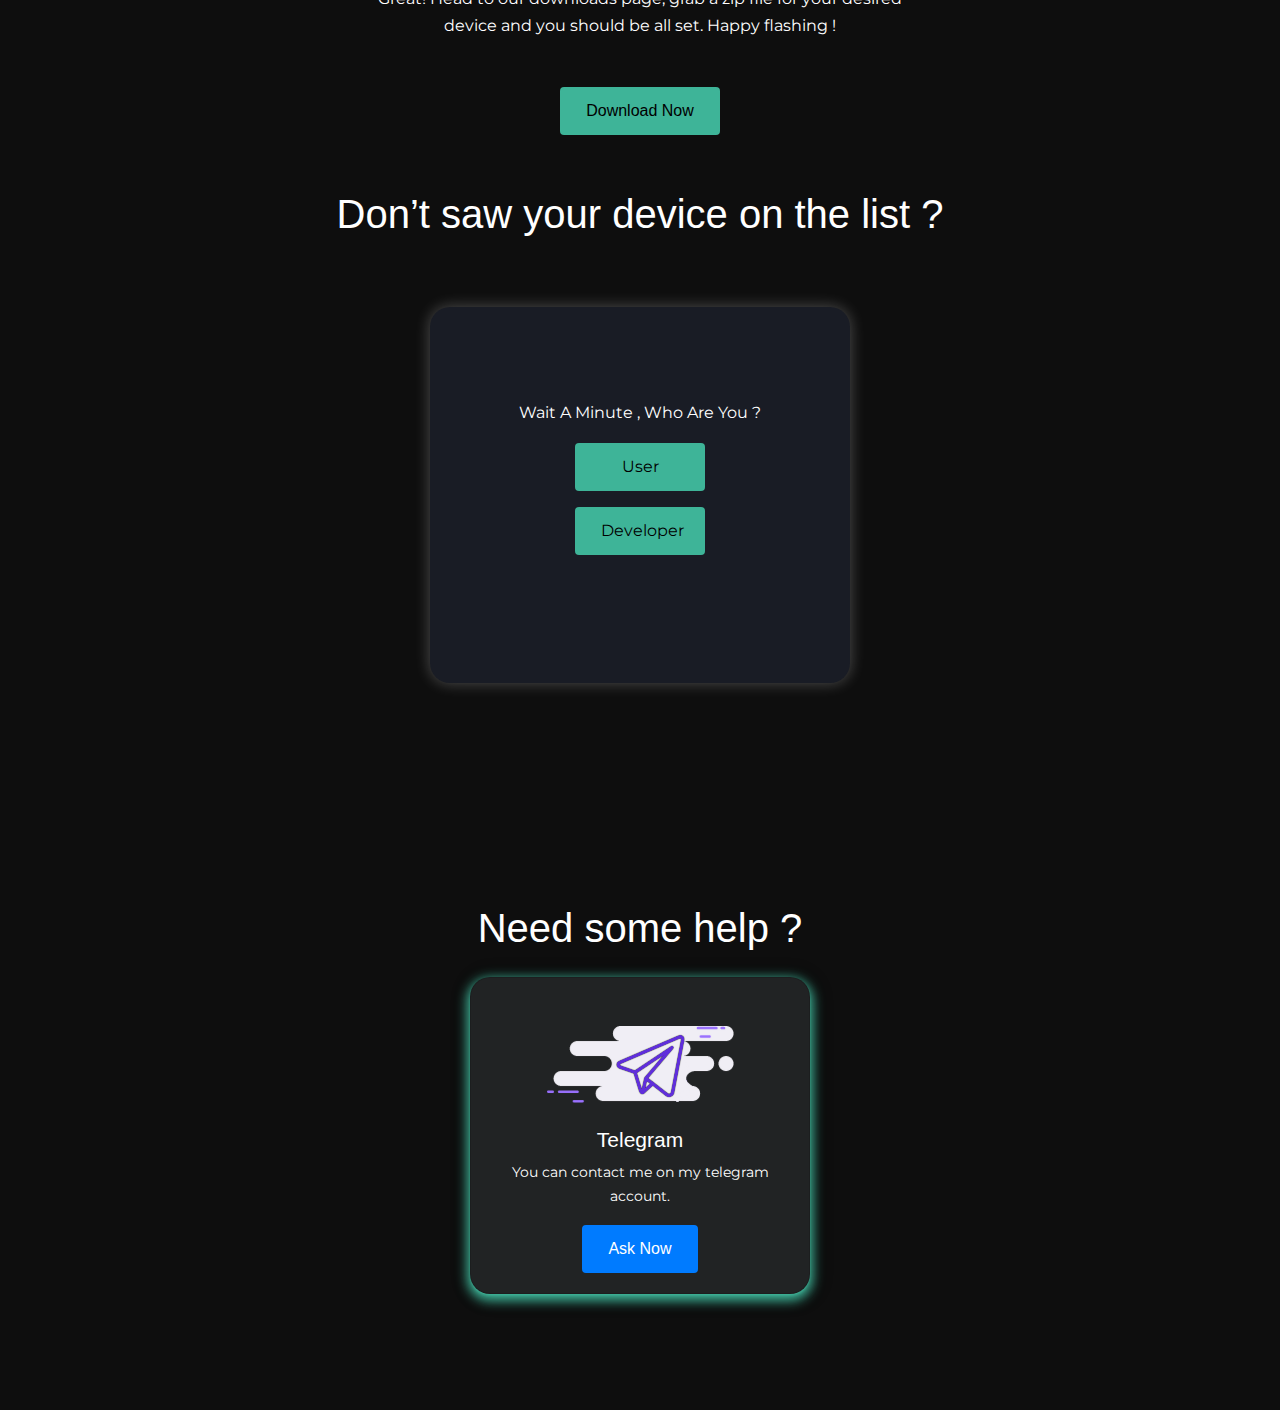
==== commit 14e76a56: "css through bootstrap implemented" ====
--- a/index.html
+++ b/index.html
@@ -17,7 +17,13 @@
 <link rel="preconnect" href="https://fonts.gstatic.com">
 <link href="https://fonts.googleapis.com/css2?family=Bebas+Neue&family=Montserrat:wght@500&family=Nunito:wght@200;300;400&display=swap" rel="stylesheet">
 
-
+<!--Chrome Firefox Opera-->
+<meta name="theme-color" content="#000000">
+<!--Windows Phones-->
+<meta name="msapplication-navbutton-color" content="#000000">
+<!--Safari/ios-->
+<meta name="apple-mobile-web-app-capable" content="yes">
+<meta name="apple-mobile-web-app-status-bar-style" content="black">
 
 <style>
     h2 {
@@ -258,10 +264,101 @@
     </div>
     <!-- End OF Features -->
 
+     <!-- Download Page -->
+     <div class="page-section">
+        <div class="container">
+          <div id="downloads" class="row justify-content-center text-center wow animate__animated animate__fadeInUp">
+            <div class="col-lg-6">
+              <h2 class="mb-3 text-white">Like what you saw ?</h2>
+              <p class="mb-5">Great! Head to our downloads page, grab a zip file for your desired device and you should be all set. Happy flashing !</p>
+              <a href="downloads.html" target="_blank" class="btn custom-button-green">Download Now</a>
+            </div>
+          </div>
+          <br>
+          <br>
+          <h2 class="mb-3 justify-content-center text-center wow animate__animated animate__fadeInUp text-white">Don’t saw
+            your device on the list ?</h2>
+          <div class="pricing-table mt-5 wow animate__animated animate__fadeInUp">
+            <div class="pricing-item active no-transform" style="background-color: #191c25;">
+              <div class="pricing-body">
+                <p class="text-center">Wait A Minute , Who Are You ?</p>
+                <p class="text-center">
+                  <button class="btn custom-button-green" style="width: 130px;" type="button" data-toggle="collapse"
+                    data-target="#for_user" aria-expanded="false" aria-controls="for_user">
+                    User
+                  </button>
+                </p>
+                <div class="collapse" id="for_user">
+                  <div class="card card-body" style="background-color: #2b2d2e; border-radius: 20px; color:white">
+                    <p class="fs-small">Don’t worry, we’re supporting more and more devices as we grow, so there
+                      is a chance that in the near future, we’ll support yours too!</p>
+                    <p class="fs-small">Some developers also build RobustOS unofficially, so you can search your device’s xdapage for one and try it out.
+                    We’re not responsible for any bugs you encounter in those builds though.
+                    </p>
+                  </div>
+                </div>
+                <p class="text-center">
+                  <button class="btn custom-button-green" style="width: 130px; " data-toggle="collapse" href="#for_developer"
+                    role="button" aria-expanded="false" aria-controls="for_developer">
+                    Developer
+                  </button>
+                  </p>
+                <div class="collapse" id="for_developer">
+                  <div class="card card-body" style="background-color: #2b2d2e; border-radius: 20px; color:white">
+                    <p class="fs-small">So you think you have the guts to roast some build by yourself? Great! RobustOS is entirely open source, 
+                    so head out to our GitHub page for instructions and get right to it!</p>
+                    <button class="btn custom-button-green" onclick="document.location='https://github.com/ProjectRobust/RobustWebsite'">Github</button>
+                    <hr>
+                    <p class="fs-small">Or have you been building RobustOS unofficially for some time now and want to become a maintainer ?
+                      Fill out this form and we’ll see what we can do! </p>
+                    <button class="btn custom-button-green disabled">Currently not accepting</button>
+                  </div>
+                </div>
+              </div>
+            </div>
+          </div>
+  
+        </div>
+      </div>
+    </div>
+  
+    <!-- End Of Download Page -->
     
+      <!-- Support -->
+  <div class="page-section no-scroll" id="support">
+    <div class="container">
+      <h2 class="text-center wow animate__animated animate__fadeIn text-white">Need some help ?</h2>
+      <div class="col-md-6 col-lg-4 py-3 mx-auto">
+        <div class="card card-body text-center  pt-5 custom-card-shadow wow animate__animated animate__zoomIn"
+          style="background-color: #212324; border-radius: 20px;">
+          <div class="svg-icon mx-auto mb-4">
+            <img src="assets/img/icons/telegram.png" alt="">
+          </div>
+          <h5 class="fg-white ">Telegram</h5>
+          <p class="fs-small ">You can contact me on my telegram account.</p>
+          <a href="https://t.me/robustoschat" target="_blank">
+            <button class="btn btn-primary rounded-pill">Ask Now</button>
+          </a>
+        </div>
+      </div>
+    </div>
   </div>
-
- 
+  <!-- End OF Support -->
+
+  <script src="libs/jquery/jquery-3.6.0.min.js"></script>
+
+  <script src="libs/bootstrap/js/bootstrap.bundle.min.js"></script>
+
+  <script src="libs/owlcarousel/owl.carousel.min.js"></script>
+
+  <script src="libs/particles/particles.js"></script>
+  <script src="libs/particles/app.js"></script>
+
+
+  <script src="libs/wow/wow.min.js"></script>
+  <script>
+    new WOW().init();
+  </script>
 
   <script src="assets/js/main.js"></script>
 
--- a/assets/css/base.css
+++ b/assets/css/base.css
@@ -0,0 +1,597 @@
+
+@charset "UTF-8";
+/*--------------------------------------------------------------
+# General
+--------------------------------------------------------------*/
+:root {
+  --primary: #3D58F3;
+  --secondary: #A52EFF;
+  --success: #0ABF9E;
+  --warning: #E89E09;
+  --info: #4699F8;
+  --danger: #F13057;
+  --indigo: #602FDA;
+  --dark: #383340;
+  --light: #F0EEF5;
+  --gray: #6b6872;
+  --white: #fff;
+  --font-family: 'Quicksand', Arial, Helvetica, sans-serif;
+  --line-height: 1.7;
+
+}
+
+body {
+  background-color: #0e0e0e;    
+  font-family: 'Quicksand', Arial, Helvetica, sans-serif;
+  font-size: 16px;
+  line-height: 1.7;
+  color: white;
+}
+
+.homepage-title {
+  color: #3EB498;
+  font-family: 'Bebas Neue', cursive;
+}
+
+.custom-card-shadow {
+  box-shadow: 0px 2px 3px -1px #3EB498, 0px 4px 12px 3px #3EB498, 2px 2px 11px 12px rgba(0, 0, 0, 0.12);
+}
+
+.custom-button-green {
+  background-color: #3EB498;
+  color: black;
+}
+
+a {
+  color: #526bf5;
+}
+
+a:hover {
+  color: #7b50e6;
+}
+
+h1, h2, h3, h4, h5, h6,
+.h1, .h2, .h3, .h4, .h5, .h6 {
+  line-height: 1.25;
+}
+
+h1, .h1 {
+  font-size: 3rem;
+}
+
+h2, .h2 {
+  font-size: 2.5rem;
+}
+
+h3, .h3 {
+  font-size: 2rem;
+}
+
+h4, .h4 {
+  font-size: 1.75rem;
+}
+
+h5, .h5 {
+  font-size: 1.3125rem;
+}
+
+h6, .h6 {
+  font-size: 1rem;
+}
+
+hr {
+  border-color: #E4E1EB;
+}
+
+.no-transform {
+  -webkit-transform: none !important;
+  transform: none !important;
+}
+
+.no-scroll {
+  overflow: hidden;
+}
+
+.no-scroll-x {
+  overflow-x: hidden;
+}
+
+.fs-vsmall {
+  font-size: 12px !important;
+}
+
+.fs-small {
+  font-size: 14px !important;
+}
+
+.fs-normal {
+  font-size: 16px !important;
+}
+
+.fs-large {
+  font-size: 18px !important;
+}
+
+.fs-vlarge {
+  font-size: 21px !important;
+}
+
+.fw-light {
+  font-weight: 300 !important;
+}
+
+.fw-normal {
+  font-weight: 400 !important;
+}
+
+.fw-medium {
+  font-weight: 500 !important;
+}
+
+.fw-semibold {
+  font-weight: 600 !important;
+}
+
+.fw-bold {
+  font-weight: 700 !important;
+}
+
+.text-normal {
+  font-style: normal !important;
+  font-weight: normal !important;
+}
+
+
+.bg-primary {
+  background-color: var(--primary) !important;
+}
+
+.bg-secondary {
+  background-color: #A52EFF !important;
+}
+
+.bg-success {
+  background-color: var(--success) !important;
+}
+
+.bg-warning {
+  background-color: var(--warning) !important;
+}
+
+.bg-info {
+  background-color: var(--info) !important;
+}
+
+.bg-danger {
+  background-color: var(--danger) !important;
+}
+
+.bg-indigo {
+  background-color: var(--indigo) !important;
+}
+
+.bg-gray {
+  background-color: #6B6872 !important;
+}
+
+.bg-dark {
+  background-color: #383340 !important;
+}
+
+.bg-light {
+  background-color: #F0EEF5 !important;
+}
+
+.bg-white {
+  background-color: var(--white) !important;
+}
+
+.bg-spice {
+  background-color: #3EB498 !important;
+}
+
+.fg-primary {
+  color: var(--primary) !important;
+}
+
+.fg-secondary {
+  color: #A52EFF !important;
+}
+
+.fg-success {
+  color: var(--success) !important;
+}
+
+.fg-warning {
+  color: var(--warning) !important;
+}
+
+.fg-info {
+  color: var(--info) !important;
+}
+
+.fg-danger {
+  color: var(--danger) !important;
+}
+
+.fg-indigo {
+  color: var(--indigo) !important;
+}
+
+.fg-dark {
+  color: #383340 !important;
+}
+
+.fg-light {
+  color: #F0EEF5 !important;
+}
+
+.fg-gray {
+  color: #6B6872 !important;
+}
+
+.fg-white {
+  color: #fff !important;
+}
+
+/* Buttons */
+.btn {
+  padding: 10px 24px;
+  border-width: 2px;
+}
+
+.hero-home-1 .mobile-preview {
+  margin-top: 20%;
+}
+
+.hero-home-1 .badge {
+  padding: 4px 0;
+  font-weight: 500;
+  font-size: 14px;
+}
+
+.hero-home-1 .badge .icon {
+  display: inline-block;
+  padding: 0;
+  width: 20px;
+  height: 20px;
+  line-height: 20px;
+  border-radius: 50%;
+  background-color: #9548F9;
+  color: #fff;
+  font-size: 12px;
+}
+
+/* Image */
+.bg-image {
+  background-size: cover;
+  background-position: center center;
+  background-repeat: no-repeat;
+} 
+ 
+.bg-image-parallax {
+  background-attachment: fixed;
+} 
+ 
+.bg-image-overlay-dark::before {
+  content: '';
+  position: absolute;
+  top: 0;
+  left: 0;
+  width: 100%;
+  height: 100%;
+  background-color: rgba(56, 51, 64, 0.6);
+} 
+ 
+.img-place {
+  position: relative;
+  display: flex;
+  justify-content: center;
+  align-items: center;
+  margin: 0 auto;
+  width: 100%;
+  height: 100%;
+  text-align: center;
+  overflow: hidden;
+}
+
+.img-place > img {
+  width: 100%;
+  height: 100%;
+}
+
+.img-place.w-auto > img {
+  width: auto;
+  max-width: 100%;
+}
+
+.img-place.h-auto > img {
+  height: auto;
+  max-height: 100%;
+}
+
+.img-place.custom-size > img {
+  width: unset;
+  height: unset;
+}
+
+.floating-animate {
+  animation: bounceLimit 4s linear infinite;
+}
+
+@keyframes bounceLimit {
+  0%, 50%, 100% {
+    transform: translateY(0);
+  }
+  25% {
+    transform: translateY(4px);
+  }
+  75% {
+    transform: translateY(-4px);
+  }
+}
+
+.mobile-preview {
+  width: 100%;
+  max-width: 233px;
+  height: auto;
+  border-radius: 30px;
+}
+
+/* Shadow */
+.shadow-sm {
+  box-shadow: 0 0.125rem 0.25rem rgba(56, 51, 64, 0.1) !important;
+}
+ 
+.shadow {
+  box-shadow: 0 0.25rem 0.75rem rgba(56, 51, 64, 0.115) !important;
+}
+ 
+.shadow-lg {
+  box-shadow: 0 0.75rem 2rem rgba(56, 51, 64, 0.125) !important;
+}
+ 
+.shadow-none,
+.shadow-hover-none:hover,
+.shadow-focus-none:focus,
+.shadow-active-none:active {
+  box-shadow: none !important;
+}
+
+.page-hero-section {
+  position: relative;
+  height: 100vh;
+}
+
+.page-hero-section h1 {
+  font-size: 3.5rem;
+}
+
+.page-hero-section .hero-caption {
+  height: 100%;
+}
+
+.page-section {
+  position: relative;
+  padding-top: 100px;
+  padding-bottom: 100px;
+}
+
+.page-section:not(.fg-white) h1,
+.page-section:not(.fg-white) h2,
+.page-section:not(.fg-white) h3 {
+  color: #6b6872;
+}
+
+/* Navbar */
+.navbar-floating {
+  position: absolute;
+  top: 0;
+  left: 0;
+  width: 100%;
+  z-index: 99;
+}
+ 
+.navbar-nav .nav-link {
+  font-weight: 500;
+} 
+ 
+.navbar-expand-lg.navbar-floating.navbar-light {
+  background-color: #fff;
+  box-shadow: 0 1px 6px rgba(56, 51, 64, 0.1);
+} 
+ 
+.navbar-expand-lg.navbar-floating.navbar-dark {
+  background-color: #383340;
+  box-shadow: 0 1px 6px rgba(56, 51, 64, 0.1);
+} 
+ 
+@media (min-width: 992px) {
+  .navbar-expand-lg.navbar-floating {
+    top: 20px;
+  }
+
+  .navbar-expand-lg .navbar-nav .nav-link {
+    padding-left: 16px;
+    padding-right: 16px;
+  }
+
+  .navbar-expand-lg.navbar-floating.navbar-light {
+    background-color: transparent;
+    box-shadow: none;
+  }
+  .navbar-expand-lg.navbar-floating.navbar-dark {
+    background-color: transparent;
+    box-shadow: none;
+  }
+} 
+
+/* Iconic Items */
+
+.iconic-sm {
+  display: inline-block;
+  margin: 0;
+  padding: 0;
+  width: 50px;
+  height: 50px;
+  overflow: hidden;
+  text-align: center;
+}
+
+.iconic-sm.iconic-text {
+  line-height: 50px;
+  border-radius: 50%;
+}
+
+.iconic-sm.iconic-text>span {
+  font-size: 24px;
+  line-height: inherit;
+}
+
+.iconic-md {
+  display: inline-block;
+  margin: 0;
+  padding: 0;
+  width: 70px;
+  height: 70px;
+  overflow: hidden;
+  text-align: center;
+}
+
+.iconic-md.iconic-text {
+  line-height: 70px;
+  border-radius: 50%;
+}
+
+.iconic-md.iconic-text>span {
+  font-size: 32px;
+  line-height: inherit;
+}
+
+.iconic-lg {
+  display: inline-block;
+  margin: 0;
+  padding: 0;
+  width: 100px;
+  height: 100px;
+  overflow: hidden;
+  text-align: center;
+}
+
+.iconic-lg.iconic-text {
+  line-height: 100px;
+  border-radius: 50%;
+}
+
+.iconic-lg.iconic-text>span {
+  font-size: 48px;
+  line-height: inherit;
+}
+
+.iconic-sm img,
+.iconic-md img,
+.iconic-lg img {
+  width: 100%;
+  height: 100%;
+}
+
+.iconic-list {
+  position: relative;
+  list-style: none;
+  padding-left: 0;
+}
+
+.iconic-item {
+  display: flex;
+  flex-direction: row;
+  flex-wrap: no-wrap;
+  padding: 12px 0;
+}
+
+.iconic-item .iconic-content {
+  margin-left: 12px;
+  flex-basis: calc(100% - 100px);
+}
+
+.iconic-icon {
+  padding: 10px;
+}
+    
+/* Pricing Table */
+
+.pricing-table {
+  position: relative;
+  display: flex;
+  flex-direction: row;
+  flex-wrap: wrap;
+  justify-content: center;
+}
+
+.pricing-item {
+  display: inline-block;
+  margin: 20px;
+  padding: 60px 20px 80px 20px;
+  background-color: #212324; 
+/*  background-color: #fff;
+  background-image: url(../img/pricing_pattern_grayscale.svg);*/
+  background-repeat: no-repeat;
+  background-size: cover;
+  width: 420px;
+  border-radius: 20px;
+/*  box-shadow: 0 4px 12px white;*/
+box-shadow: 0 0 15px rgba(255, 255, 255, 0.274);
+}
+
+.pricing-item .theme-list {
+  padding-left: 0;
+}
+
+.pricing-body {
+  padding-top: 32px;
+  padding-bottom: 32px;
+}
+span{
+  font-size:15px;
+}
+
+.box{
+  padding:60px 0px;
+}
+
+.box-part{
+  background:#212324;
+  border-radius:5%;
+  padding:30px 0px;
+  margin:20px 0px;
+  box-shadow: 0px 0px 6px black;
+}
+
+/* from here might change it soon */
+.box1{
+  padding:60px 0px;
+}
+
+.box-part1{
+  background:#212324;
+  border-radius:2%;
+  padding:20% 10%;
+  margin:20% 0px;
+  box-shadow: 0px 0px 6px black;
+}
+/* till here might change it soon */
+
+/* from here might change it soon */
+
+.box-part-heading{
+  background:#212324;
+  border-radius:1%;
+  padding:5%;
+  margin:5%;
+  box-shadow: 0px 0px 6px black;
+}
+/* till here might change it soon */
+
+
+.text{
+  margin:20px 0px;
+}
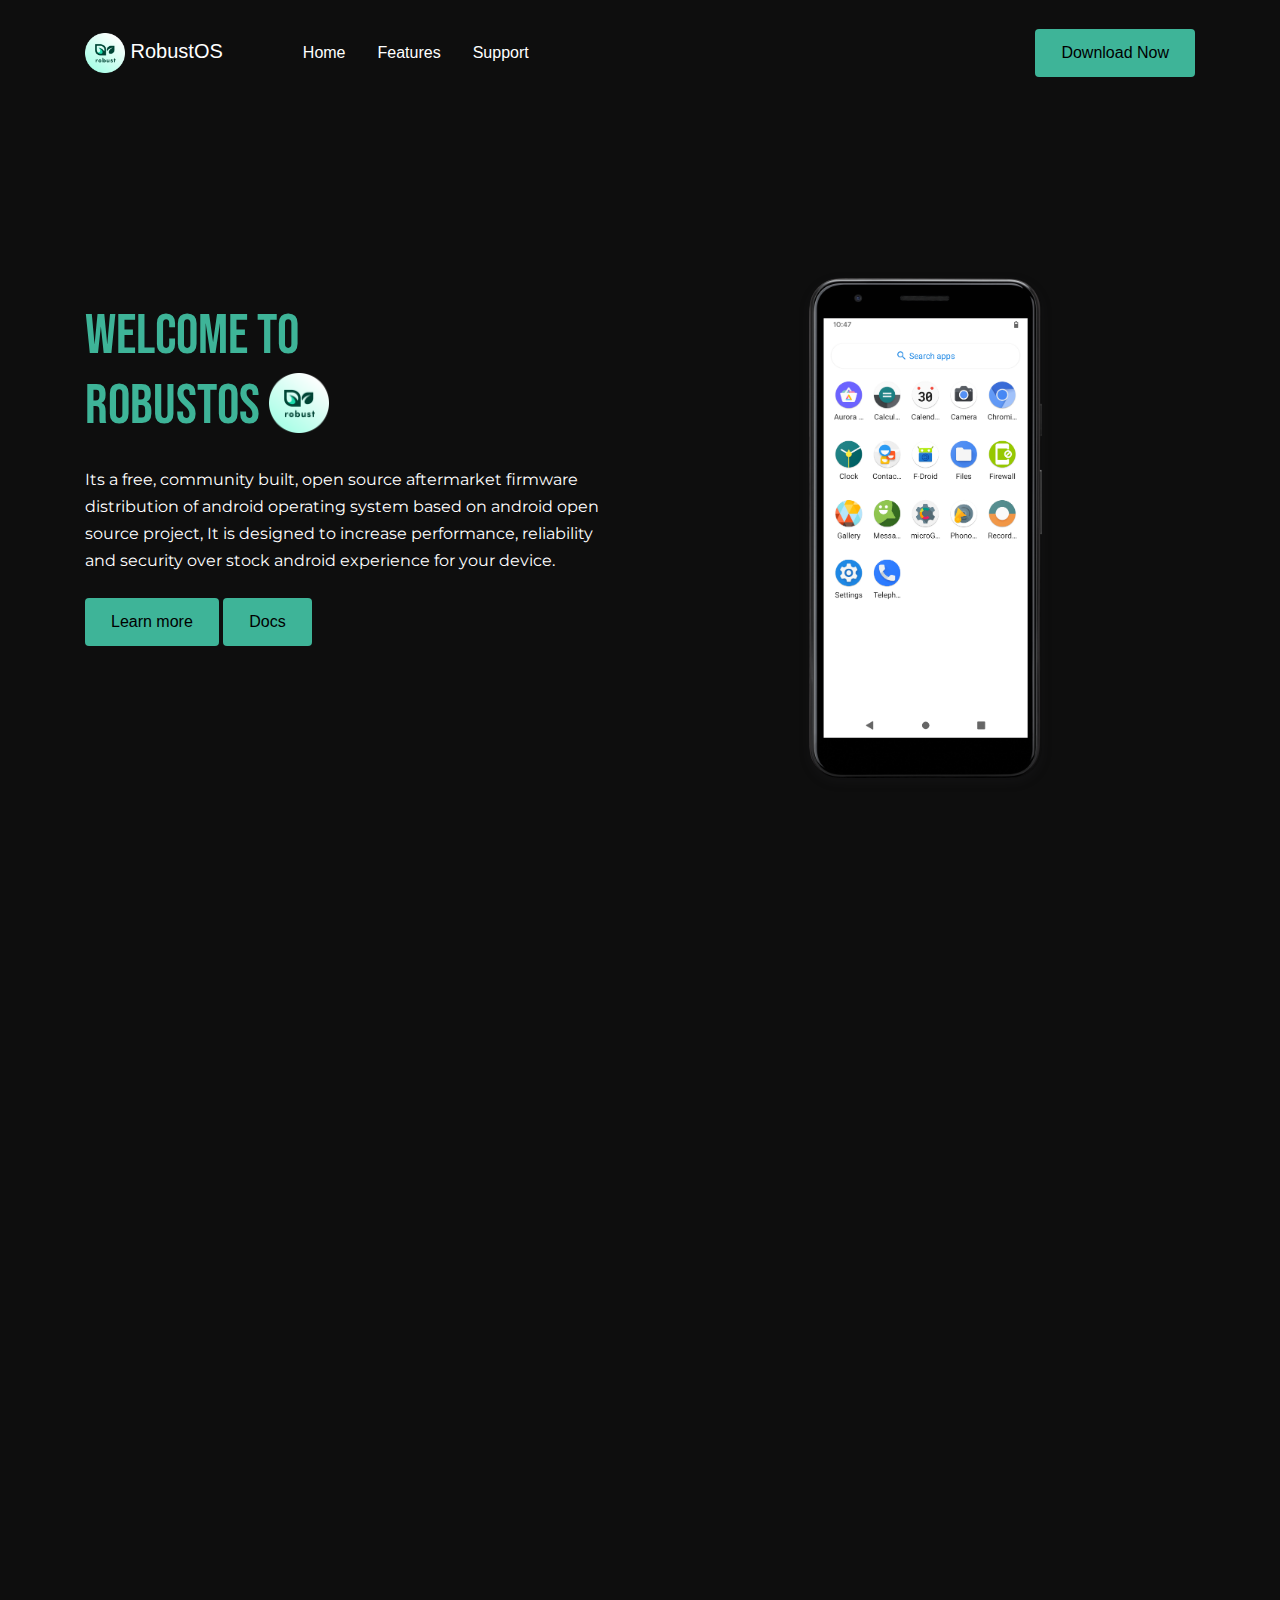
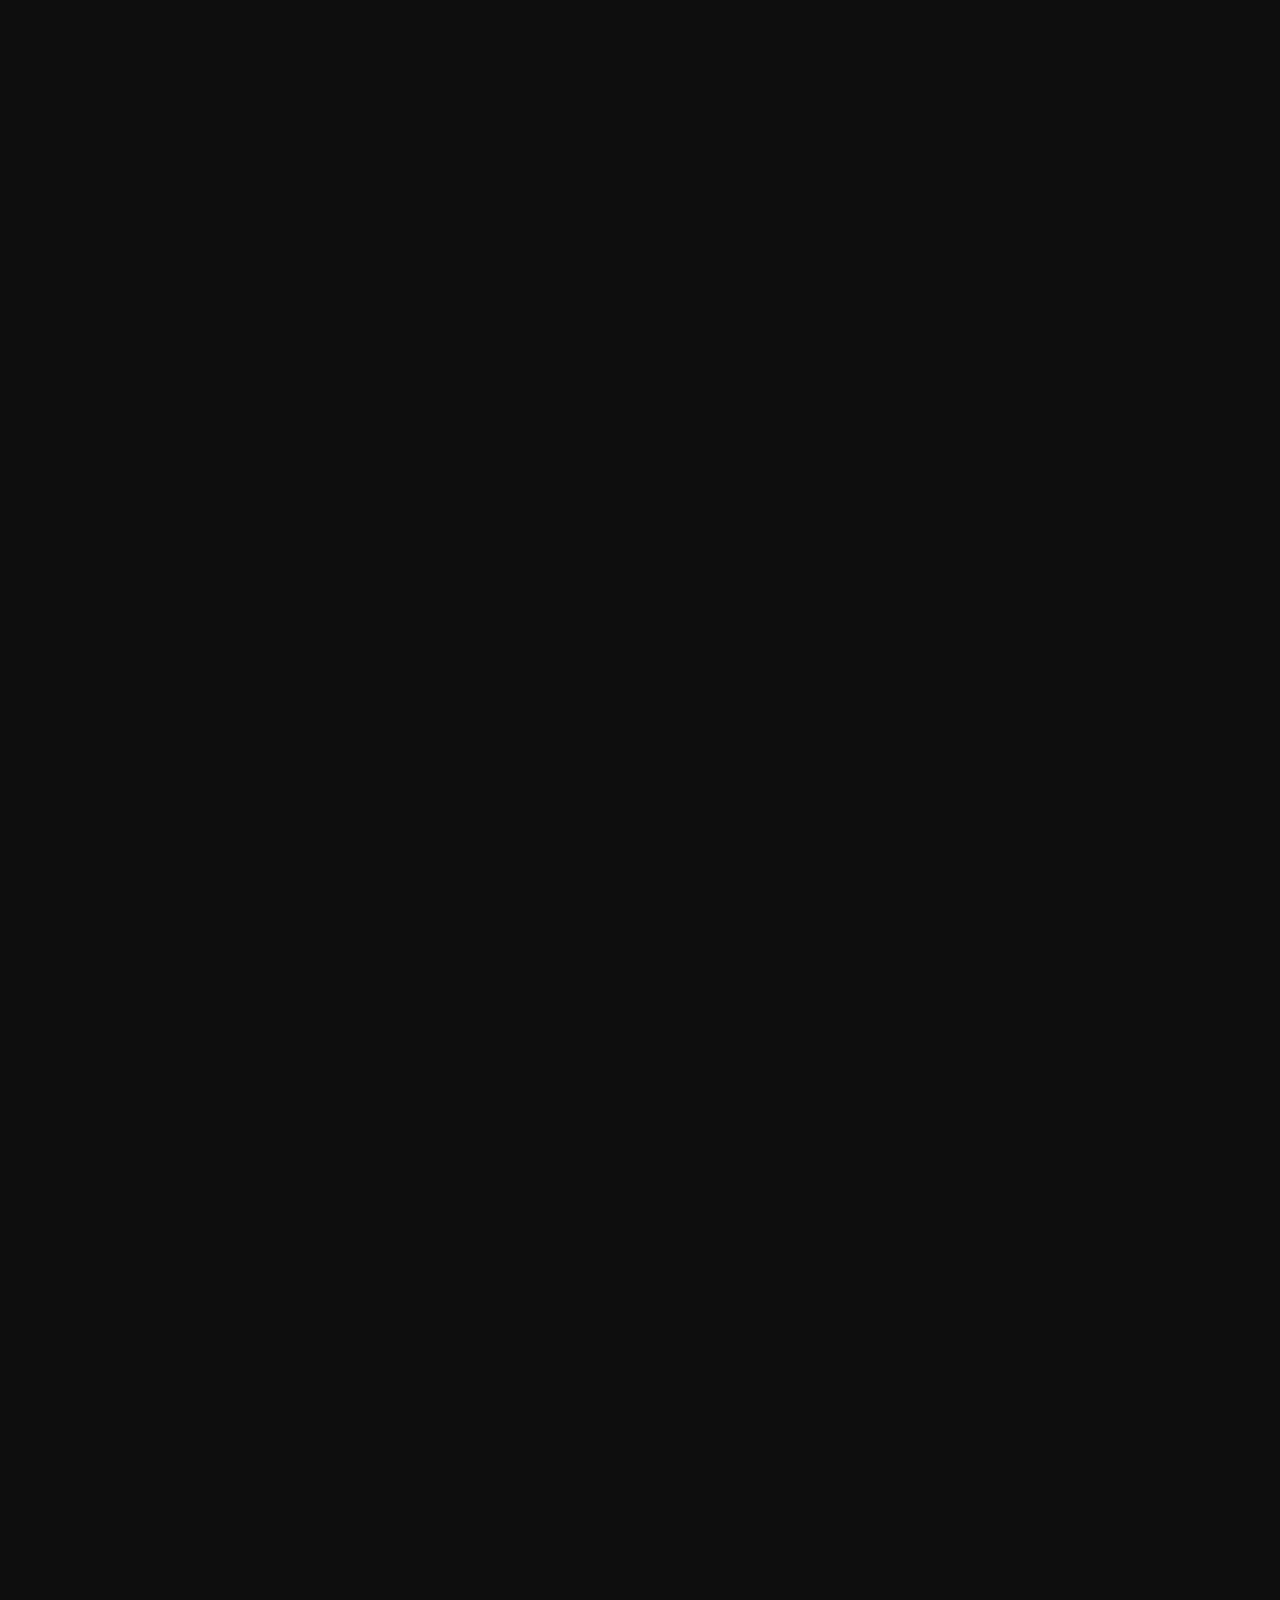
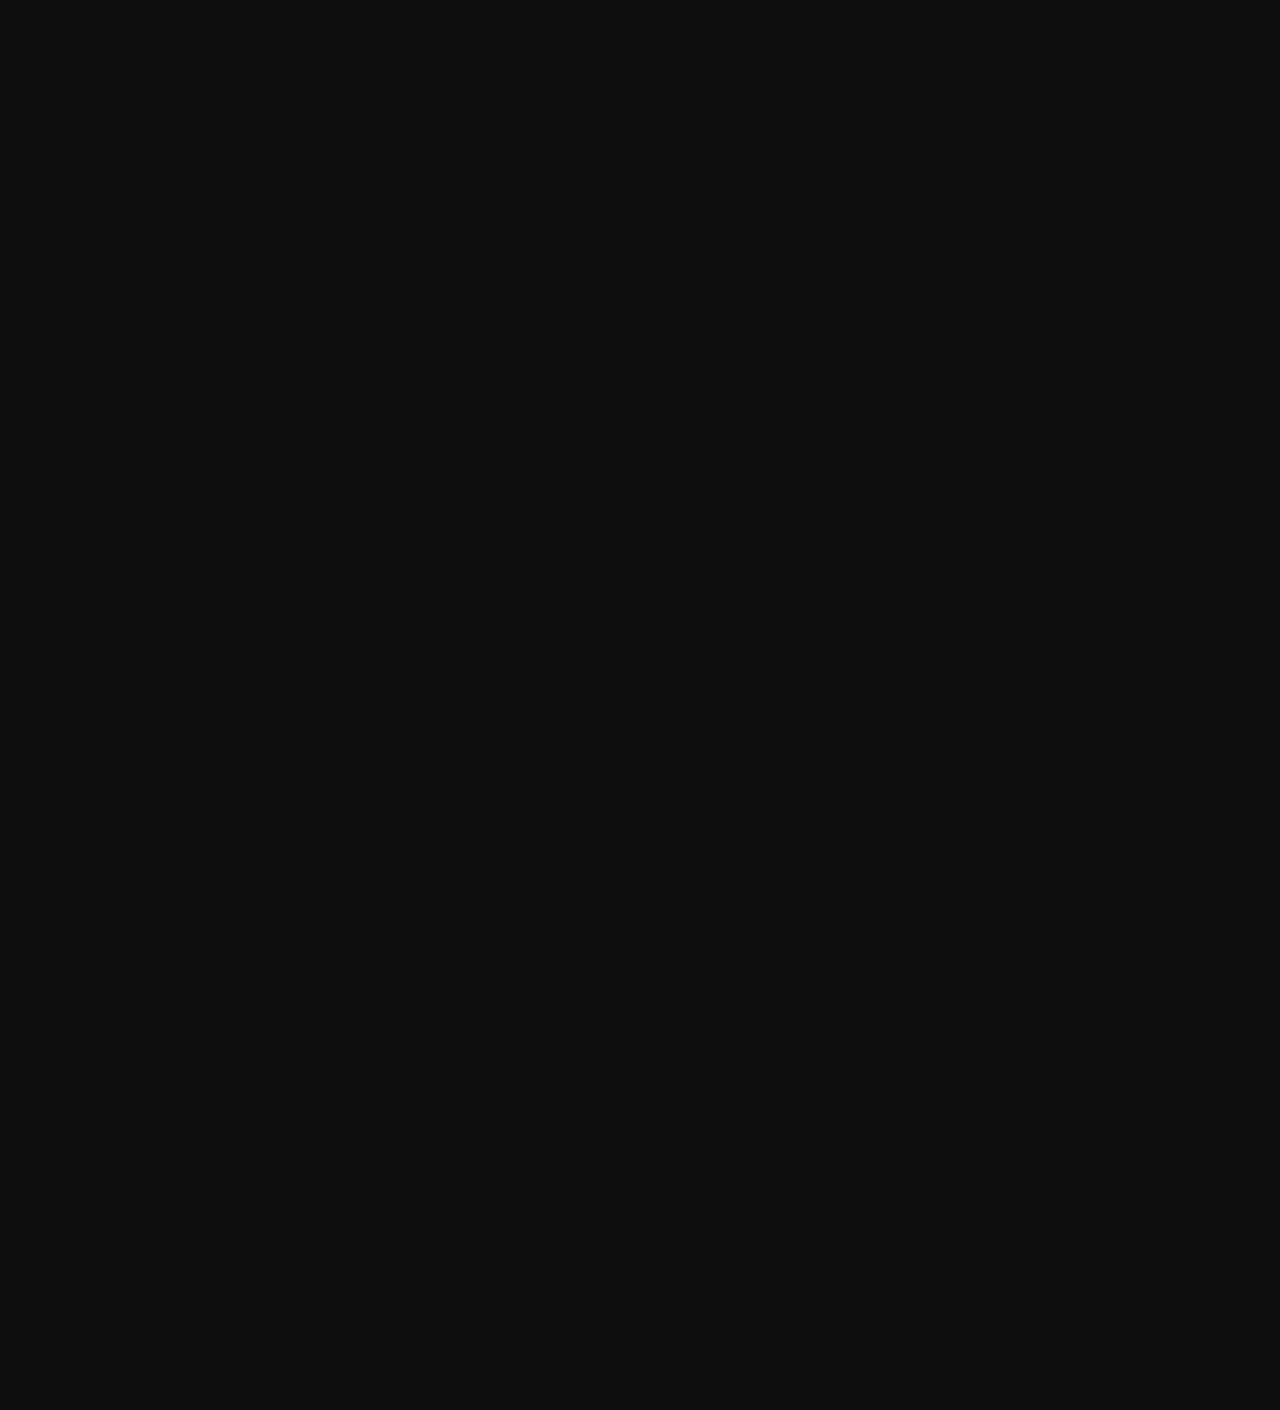
==== commit c368e966: "implemented js" ====
--- a/index.html
+++ b/index.html
@@ -9,7 +9,7 @@
 
 <title>RobustOS</title>
 
-<link rel="shortcut icon" href="assets/img/favicon.png" type="image/x-icon">
+<link rel="shortcut icon" type="image/x-icon" href="assets/img/favicon.ico" >
 <link rel="stylesheet" href="libs/animate/animate.css">
 <link rel="stylesheet" href="libs/owlcarousel/owl.carousel.min.js">
 <link rel="stylesheet" href="libs/bootstrap/css/bootstrap.min.css">
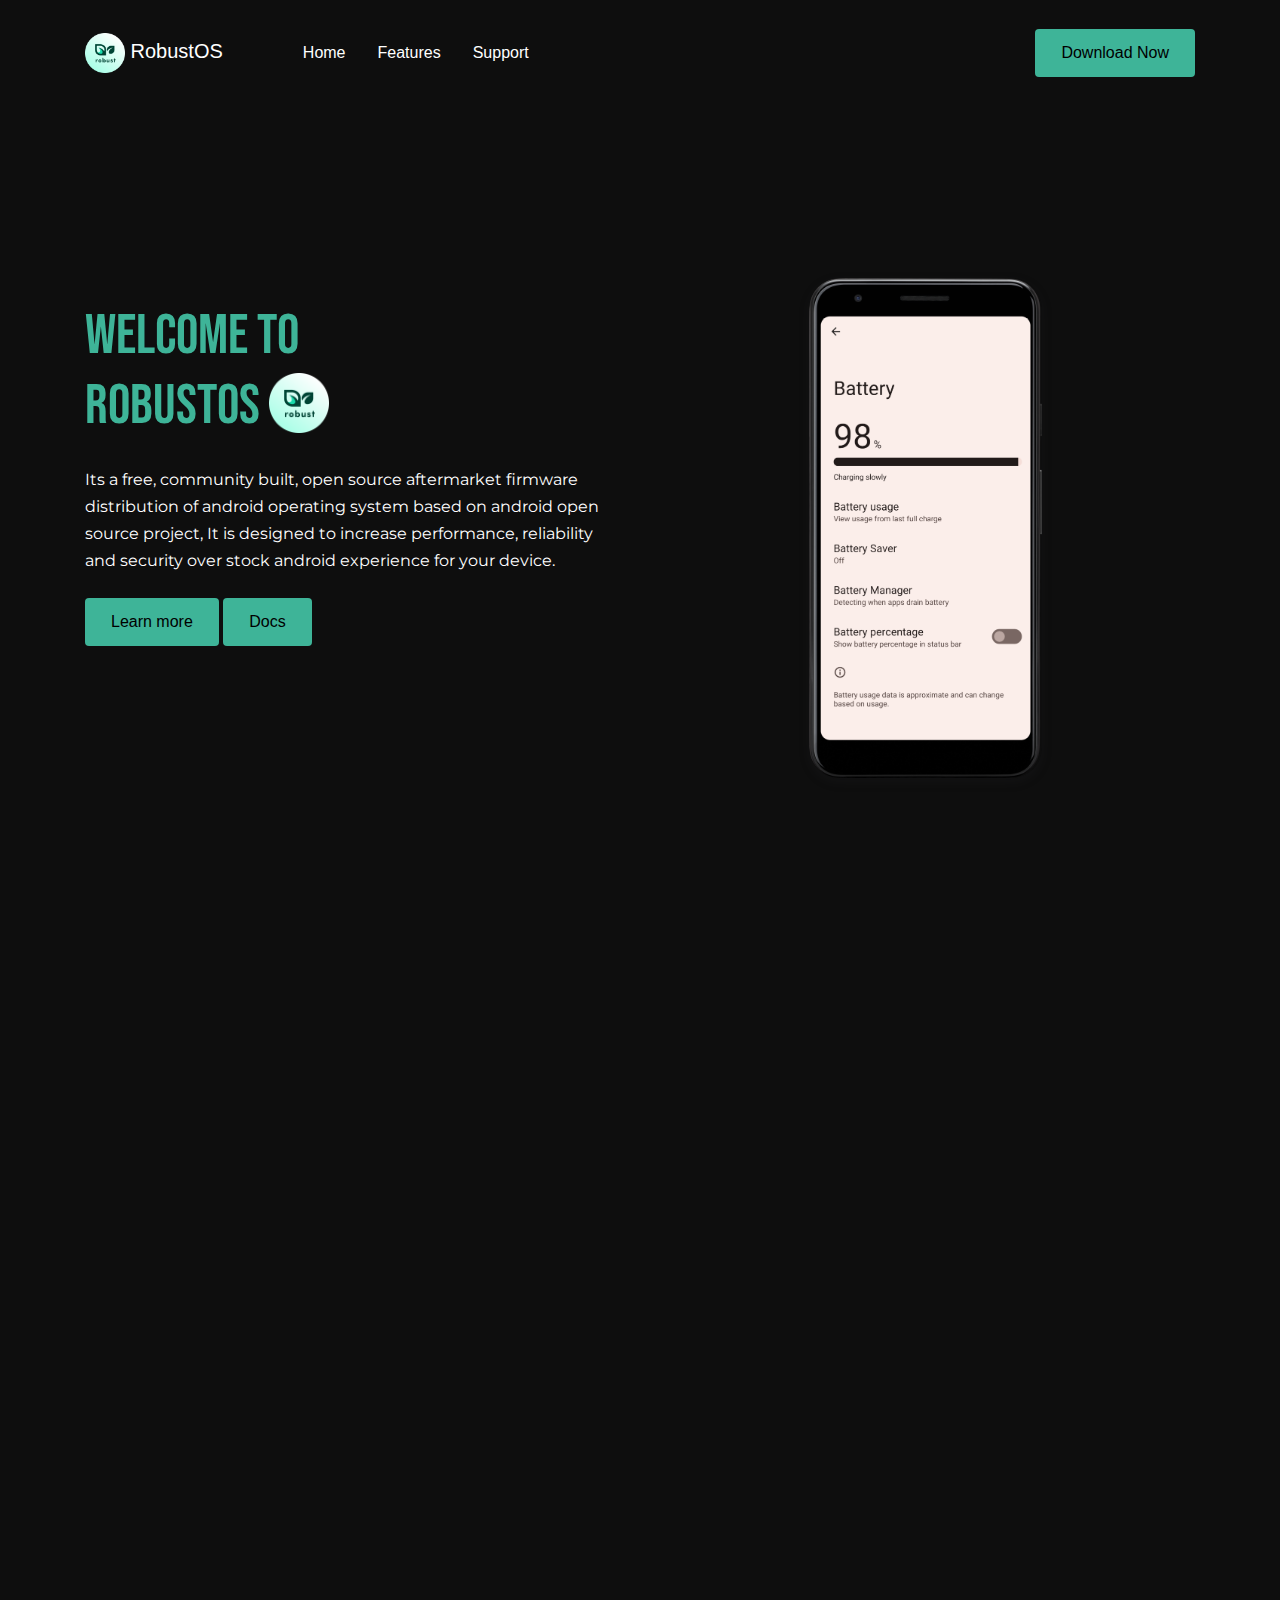
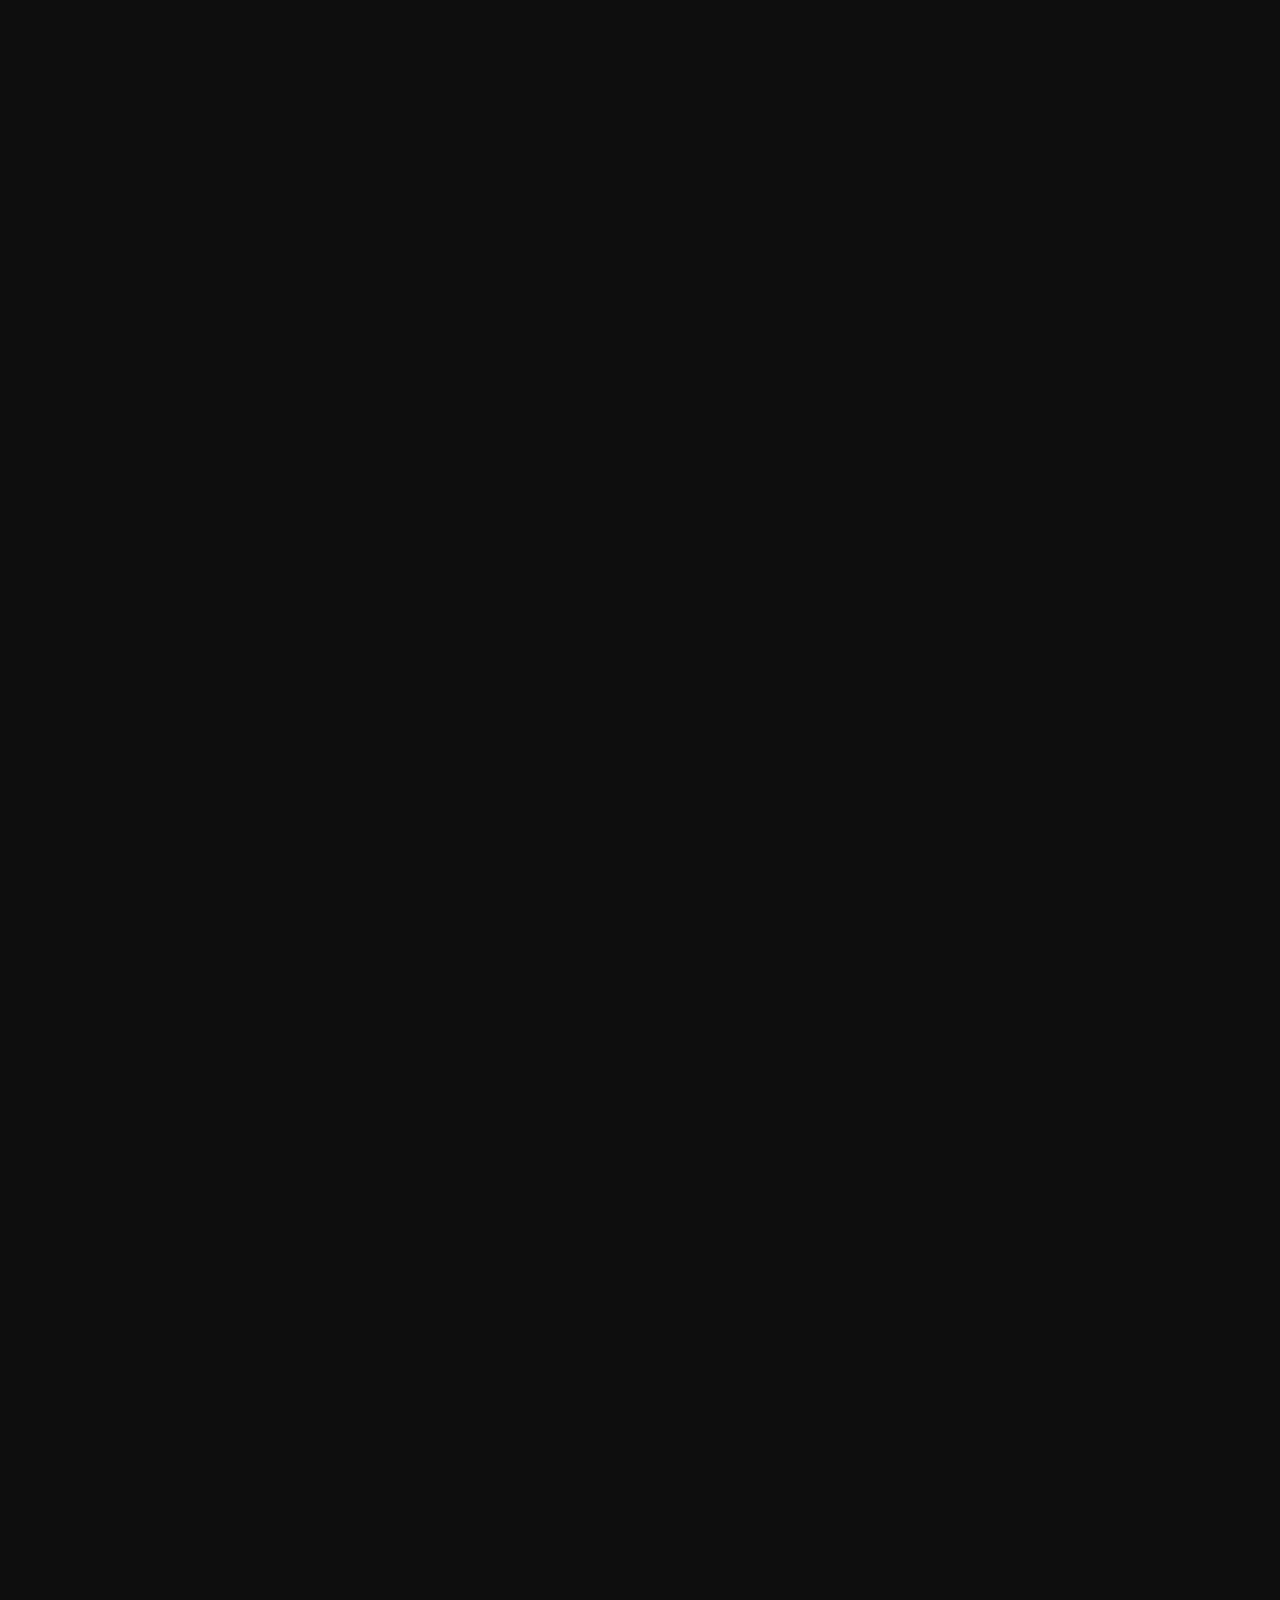
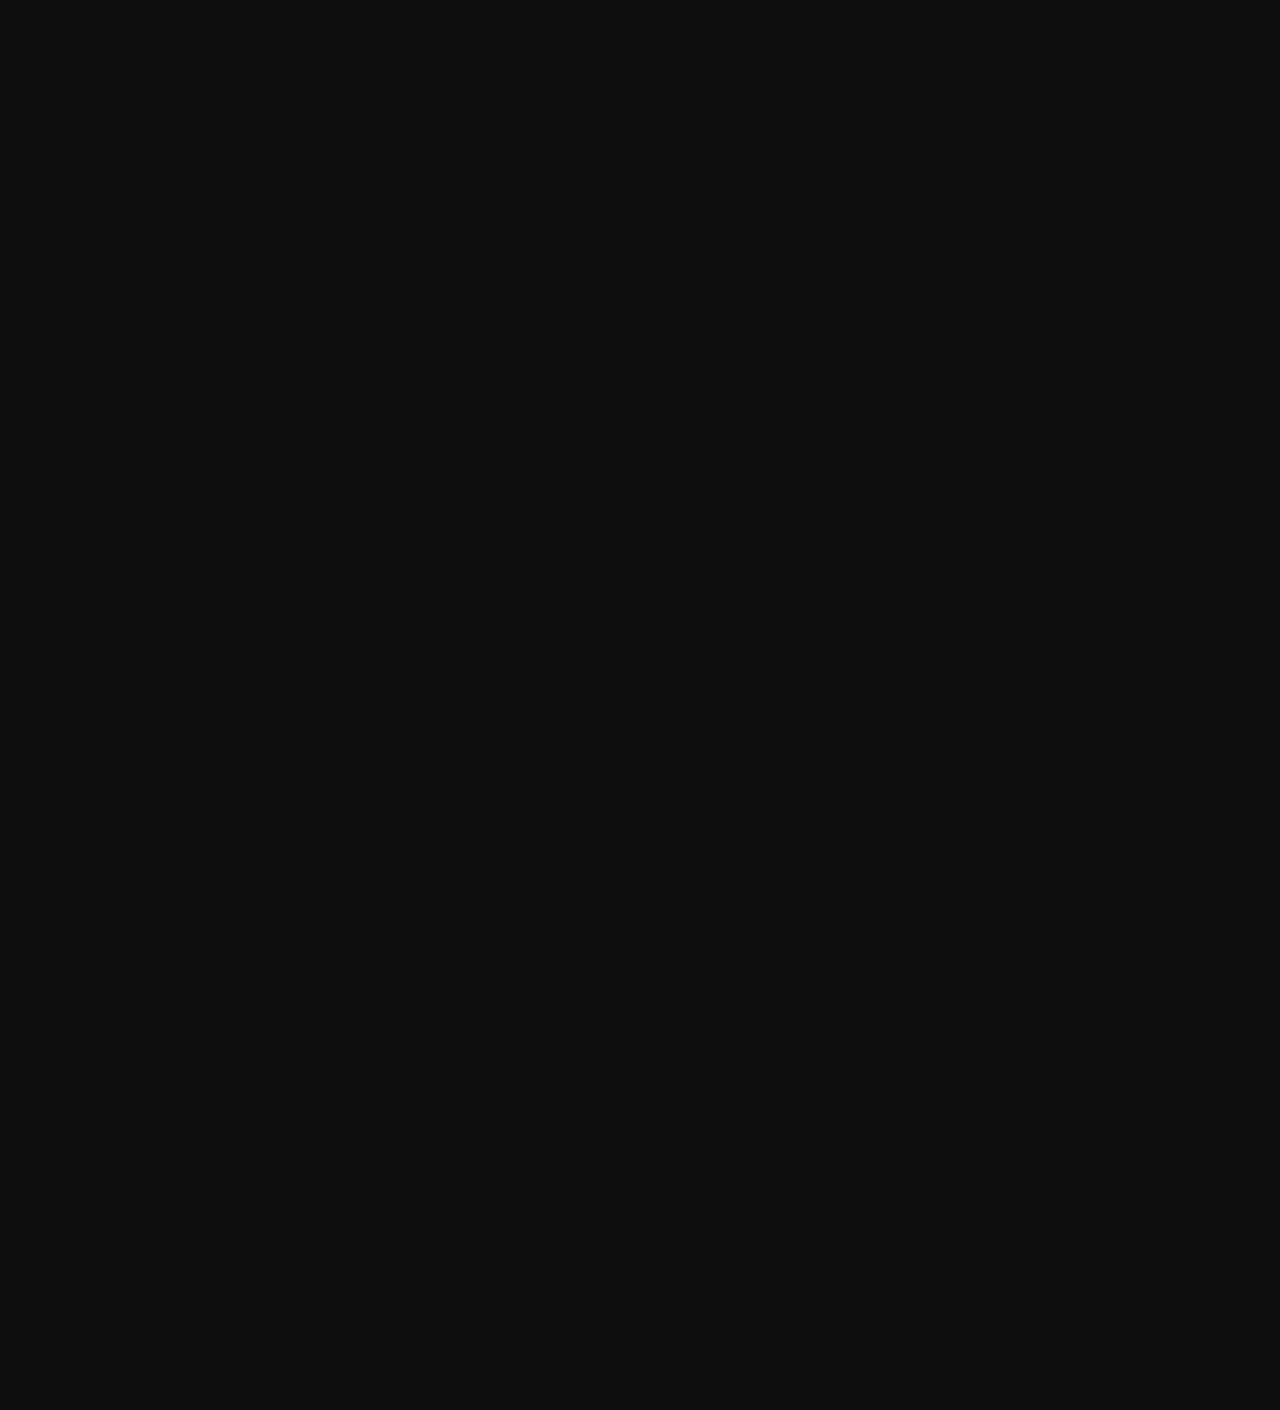
==== commit dee87eba: "Added OS screenshots" ====
--- a/index.html
+++ b/index.html
@@ -86,7 +86,7 @@
             <p class="mb-4">Its a free, community built, open source aftermarket firmware distribution of android
               operating system based on android open source project, It is designed to increase performance, reliability and security over stock android experience for your device.</p>
             <a href="#features" class="btn custom-button-green">Learn more</a>
-			 <a href="documentation.html" class="btn custom-button-green">Docs</a>
+			 <a href="https://brief-tarn-87d.notion.site/Robust-Group-c1afb8a599124e06b0d56a0d56471f73" class="btn custom-button-green">Docs</a>
           </div>
           <div class="col-lg-6 d-none d-lg-block wow animate__animated animate__zoomIn">
             <div class="img-place mobile-preview shadow floating-animate">
@@ -162,7 +162,7 @@
         <div class="row">
 		 <div class="col-lg-4 py-3 wow animate__animated animate__zoomIn">
 		  <div class="img-place mobile-preview shadow">
-			<img src="assets/img/theme.png" alt="">
+			<img src="assets/img/about.png" alt="">
             </div>
           </div>
           <div class="col-lg-4 py-3">
